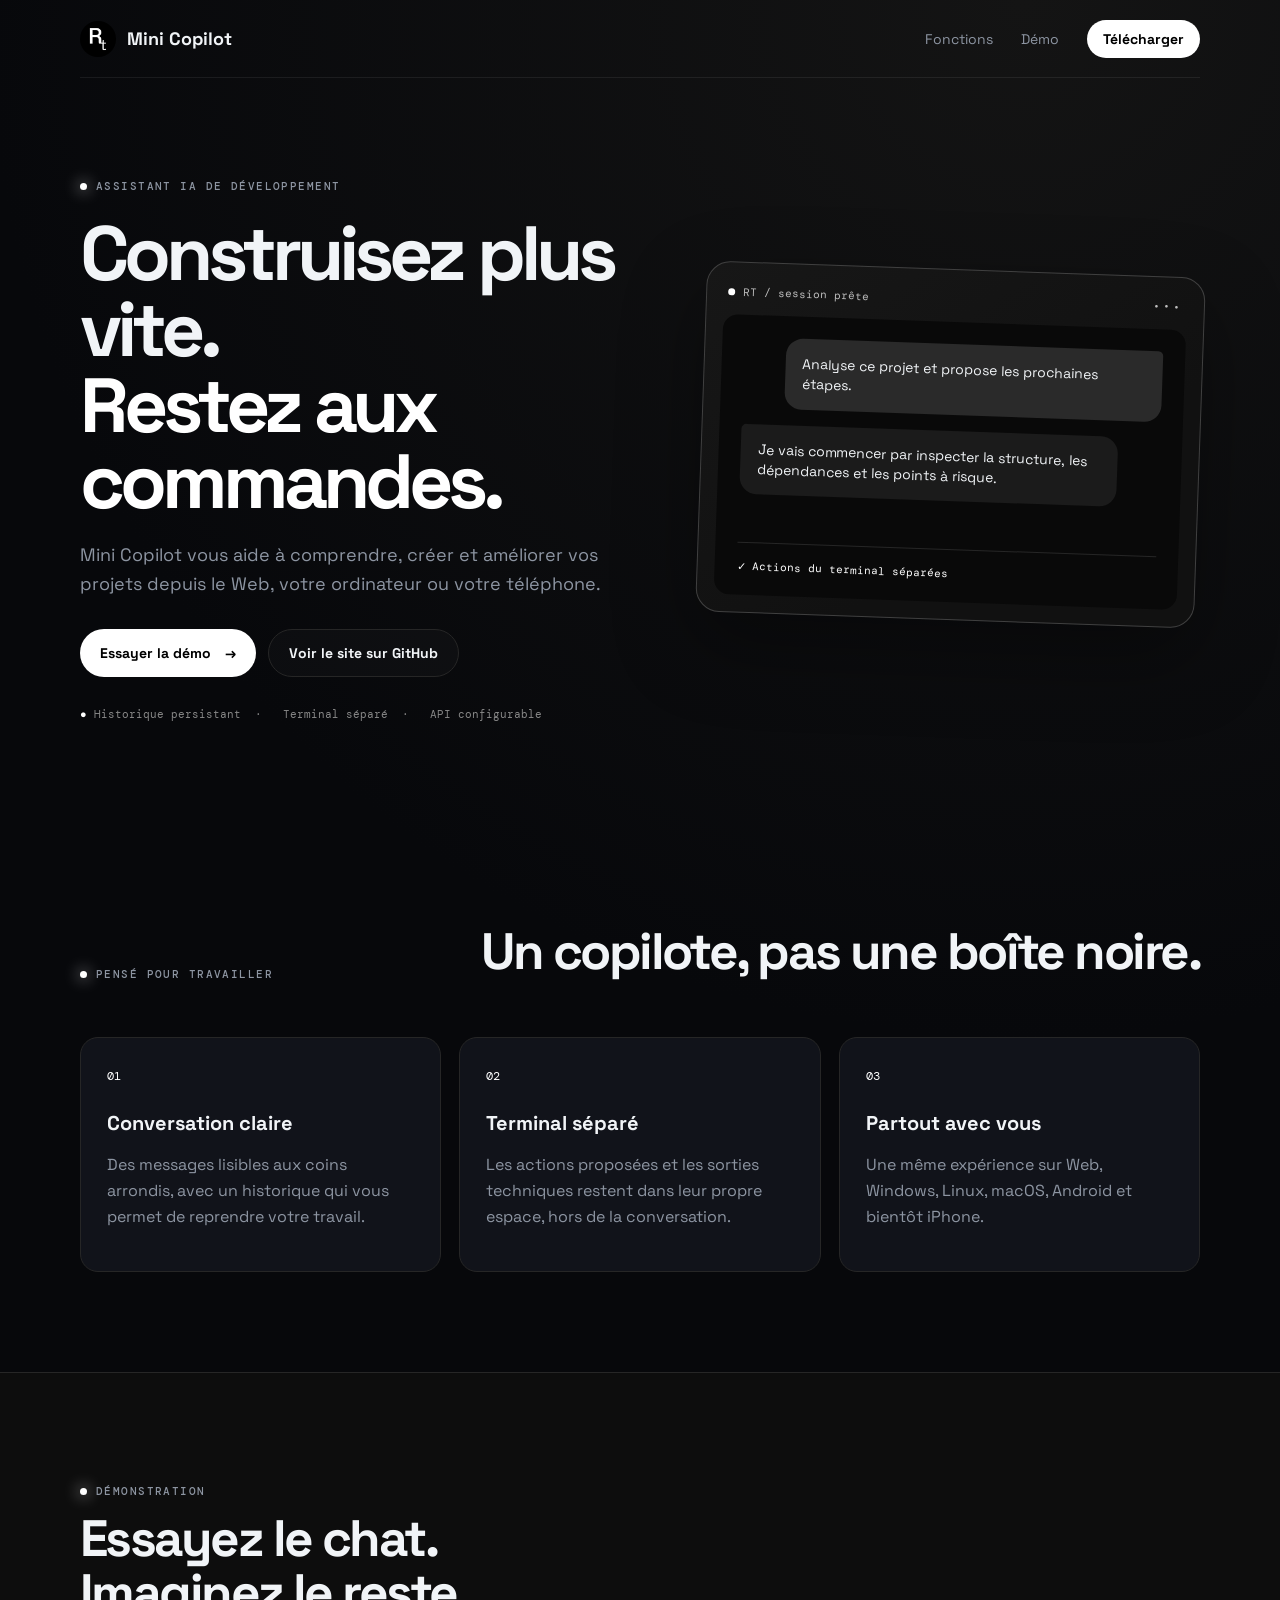
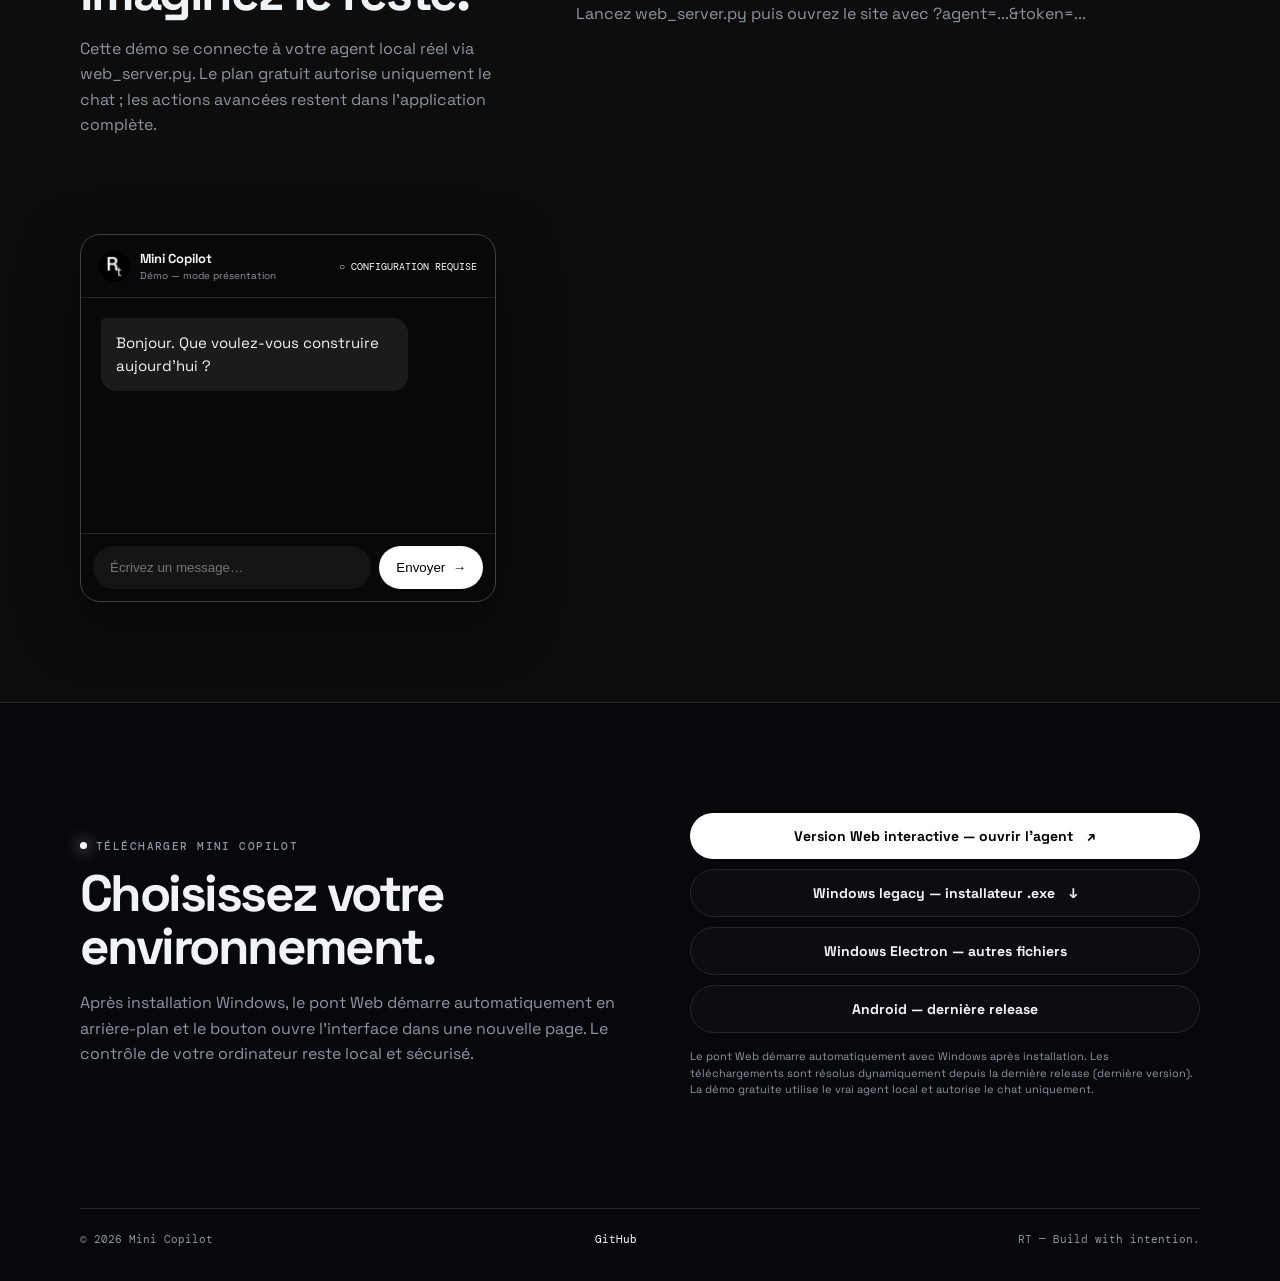
==== index.html @ 703a98ef "Open automatic local web agent in separate page" ====
<!doctype html>
<html lang="fr">
<head>
  <meta charset="UTF-8" />
  <meta name="viewport" content="width=device-width, initial-scale=1" />
  <meta name="description" content="Mini Copilot — assistant IA de développement sur Web, ordinateur et mobile." />
  <title>Mini Copilot — Assistant IA de développement</title>
  <link rel="icon" href="./rt_icon.png" />
  <link rel="stylesheet" href="./styles.css" />
  <style>.sr-only{position:absolute;width:1px;height:1px;padding:0;margin:-1px;overflow:hidden;clip:rect(0,0,0,0);white-space:nowrap;border:0}</style>
</head>
<body>
  <nav class="nav shell">
    <a class="brand" href="#top"><img src="./rt_icon.png" alt="RT" /><span>Mini Copilot</span></a>
    <div class="nav-links"><a href="#features">Fonctions</a><a href="#demo">Démo</a><a class="nav-cta" href="#download">Télécharger</a></div>
  </nav>

  <main id="top">
    <section class="hero shell">
      <div class="hero-copy">
        <p class="eyebrow"><span></span> Assistant IA de développement</p>
        <h1>Construisez plus vite.<br /><em>Restez aux commandes.</em></h1>
        <p class="hero-text">Mini Copilot vous aide à comprendre, créer et améliorer vos projets depuis le Web, votre ordinateur ou votre téléphone.</p>
        <div class="hero-actions"><a class="button primary" href="#demo">Essayer la démo <span>→</span></a><a class="button ghost" href="https://github.com/fenocicinho-prog/mini-copilot-site" target="_blank" rel="noreferrer">Voir le site sur GitHub</a></div>
        <div class="trust"><span>●</span> Historique persistant&nbsp;&nbsp;·&nbsp;&nbsp; Terminal séparé&nbsp;&nbsp;·&nbsp;&nbsp; API configurable</div>
      </div>
      <div class="hero-card"><div class="card-top"><span class="dot green"></span><span>RT / session prête</span><span class="dots">•••</span></div><div class="hero-chat"><div class="mini-bubble user">Analyse ce projet et propose les prochaines étapes.</div><div class="mini-bubble ai">Je vais commencer par inspecter la structure, les dépendances et les points à risque.</div><div class="terminal-line"><span>✓</span> Actions du terminal séparées</div></div></div>
    </section>

    <section id="features" class="section shell"><div class="section-heading"><p class="eyebrow"><span></span> Pensé pour travailler</p><h2>Un copilote, pas une boîte noire.</h2></div><div class="feature-grid"><article><b>01</b><h3>Conversation claire</h3><p>Des messages lisibles aux coins arrondis, avec un historique qui vous permet de reprendre votre travail.</p></article><article><b>02</b><h3>Terminal séparé</h3><p>Les actions proposées et les sorties techniques restent dans leur propre espace, hors de la conversation.</p></article><article><b>03</b><h3>Partout avec vous</h3><p>Une même expérience sur Web, Windows, Linux, macOS, Android et bientôt iPhone.</p></article></div></section>

    <section id="demo" class="demo-section"><div class="shell demo-layout"><div><p class="eyebrow"><span></span> Démonstration</p><h2>Essayez le chat.<br />Imaginez le reste.</h2><p class="muted">Cette démo se connecte à votre agent local réel via web_server.py. Le plan gratuit autorise uniquement le chat ; les actions avancées restent dans l’application complète.</p></div><p id="demo-hint" class="muted">Lancez web_server.py puis ouvrez le site avec ?agent=...&amp;token=...</p><div class="demo-card"><div class="demo-head"><img src="./rt_icon.png" alt="" /><div><strong>Mini Copilot</strong><small>Démo — mode présentation</small></div><span class="live" id="demo-state">○ CONFIGURATION REQUISE</span></div><div id="demo-log" class="demo-log" aria-live="polite" aria-label="Conversation de démonstration"><div class="demo-msg ai">Bonjour. Que voulez-vous construire aujourd’hui&nbsp;?</div></div><form id="demo-form" class="demo-form"><label class="sr-only" for="demo-input">Votre message</label><input id="demo-input" type="text" autocomplete="off" required placeholder="Écrivez un message…" /><button type="submit">Envoyer&nbsp; →</button></form></div></div></section>

    <section id="download" class="download shell"><div><p class="eyebrow"><span></span> Télécharger Mini Copilot</p><h2>Choisissez votre<br />environnement.</h2><p class="muted">Après installation Windows, le pont Web démarre automatiquement en arrière-plan et le bouton ouvre l’interface dans une nouvelle page. Le contrôle de votre ordinateur reste local et sécurisé.</p></div><div class="download-actions"><a class="button primary" id="web-launch" href="#demo">Version Web interactive — ouvrir l’agent <span>↗</span></a><a class="button outline" id="windows-download" href="https://github.com/fenocicinho-prog/mini-copilot/releases">Windows legacy — installateur .exe <span>↓</span></a><a class="button outline" href="https://github.com/fenocicinho-prog/mini-copilot/releases/tag/v0.3.0-windows" target="_blank" rel="noreferrer">Windows Electron — autres fichiers</a><a class="button outline" id="android-download" href="https://github.com/fenocicinho-prog/mini-copilot/releases" target="_blank" rel="noreferrer">Android — dernière release</a><small>Le pont Web démarre automatiquement avec Windows après installation. Les téléchargements sont résolus dynamiquement depuis la dernière release (<span id="release-version">dernière version</span>). La démo gratuite utilise le vrai agent local et autorise le chat uniquement.</small></div></section>
  </main>
  <footer class="shell footer"><span>© 2026 Mini Copilot</span><a href="https://github.com/fenocicinho-prog/mini-copilot-site">GitHub</a><span>RT — Build with intention.</span></footer>
  <script src="./app.js"></script>
</body>
</html>
---- styles.css ----
@import url('https://fonts.googleapis.com/css2?family=DM+Mono:wght@400;500&family=Space+Grotesk:wght@400;500;600;700&display=swap');
:root{--bg:#07080b;--panel:#11131a;--panel2:#171922;--text:#f1f4f7;--muted:#8d95a2;--line:#262626;--cyan:#ffffff;--blue:#ffffff;--green:#ffffff}*{box-sizing:border-box}html{scroll-behavior:smooth}body{margin:0;background:radial-gradient(circle at 80% 0%,#141414 0,transparent 34%),var(--bg);color:var(--text);font-family:'Space Grotesk',system-ui,-apple-system,BlinkMacSystemFont,'Segoe UI',sans-serif;-webkit-text-size-adjust:100%}a{color:inherit;text-decoration:none}.shell{width:min(1120px,calc(100% - 48px));margin:auto}.nav{height:78px;display:flex;align-items:center;justify-content:space-between;border-bottom:1px solid rgba(255,255,255,.07)}.brand{display:flex;gap:11px;align-items:center;font-weight:700;font-size:18px}.brand img{width:36px;height:36px;border-radius:50%;object-fit:cover}.nav-links{display:flex;gap:28px;align-items:center;color:var(--muted);font-size:14px}.nav-links a:hover{color:var(--text)}.nav-cta{color:#000000!important;background:#ffffff;padding:10px 16px;border-radius:999px;font-weight:700}.hero{min-height:620px;display:grid;grid-template-columns:1.05fr .95fr;align-items:center;gap:70px;padding:90px 0}.eyebrow{font:500 11px 'DM Mono',monospace;text-transform:uppercase;letter-spacing:.13em;color:var(--muted);display:flex;align-items:center;gap:9px}.eyebrow span{display:inline-block;width:7px;height:7px;background:var(--green);border-radius:50%;box-shadow:0 0 16px var(--green)}h1{font-size:clamp(46px,6vw,78px);line-height:.99;letter-spacing:-.065em;margin:22px 0}h1 em{font-style:normal;color:#ffffff}.hero-text{font-size:18px;line-height:1.6;color:var(--muted);max-width:540px}.hero-actions{display:flex;flex-wrap:wrap;gap:12px;margin:30px 0}.button{display:inline-flex;align-items:center;justify-content:center;gap:14px;padding:14px 20px;border-radius:999px;font-weight:700;font-size:14px;transition:transform .16s,opacity .16s}.button:hover{transform:translateY(-2px);opacity:.9}.primary{background:#ffffff;color:#000000}.ghost,.outline{border:1px solid var(--line);color:var(--text);background:rgba(255,255,255,.02)}.trust{font:11px 'DM Mono',monospace;color:#888888}.trust span{color:var(--green)}.hero-card{background:linear-gradient(145deg,#171717,#111111 65%);border:1px solid #404040;border-radius:24px;padding:17px;box-shadow:0 30px 80px rgba(0,0,0,.35);transform:rotate(2deg)}.card-top{font:11px 'DM Mono',monospace;color:#bdbdbd;display:flex;align-items:center;gap:8px;padding:5px 4px 16px}.dot{width:7px;height:7px;border-radius:50%}.green{background:var(--green)}.dots{margin-left:auto;letter-spacing:3px}.hero-chat{background:#090909;border-radius:15px;padding:22px;min-height:280px;display:flex;flex-direction:column;gap:16px}.mini-bubble{padding:15px 17px;border-radius:17px;line-height:1.45;font-size:14px;max-width:90%}.mini-bubble.user{background:#2a2a2a;align-self:flex-end;border-top-right-radius:5px}.mini-bubble.ai{background:#1b1b1b;border-top-left-radius:5px}.terminal-line{margin-top:auto;border-top:1px solid #262626;padding-top:16px;font:11px 'DM Mono',monospace;color:var(--green)}.section{padding:100px 0}.section-heading{display:flex;align-items:end;justify-content:space-between;gap:30px}.section h2,.download h2,.demo-layout h2{font-size:clamp(32px,4vw,52px);letter-spacing:-.05em;line-height:1.05;margin:14px 0}.feature-grid{display:grid;grid-template-columns:repeat(3,1fr);gap:18px;margin-top:45px}.feature-grid article{background:var(--panel);border:1px solid var(--line);border-radius:18px;padding:26px;min-height:190px}.feature-grid b{font:12px 'DM Mono',monospace;color:#ffffff}.feature-grid h3{font-size:20px;margin:25px 0 10px}.feature-grid p,.muted{color:var(--muted);line-height:1.6}.demo-section{background:#0d0d0d;border-block:1px solid var(--line);padding:100px 0}.demo-layout{display:grid;grid-template-columns:.8fr 1.2fr;gap:80px;align-items:center}.demo-card{background:#080808;border:1px solid #404040;border-radius:20px;overflow:hidden;box-shadow:0 20px 60px #0008}.demo-head{display:flex;align-items:center;gap:10px;padding:15px 18px;border-bottom:1px solid #262626}.demo-head img{width:31px;height:31px;border-radius:50%;object-fit:cover}.demo-head strong{display:block;font-size:13px}.demo-head small{display:block;color:var(--muted);font-size:10px;margin-top:2px}.live{margin-left:auto;font:10px 'DM Mono',monospace;color:var(--green)}.demo-log{height:235px;padding:20px;display:flex;flex-direction:column;gap:12px;overflow:auto}.demo-msg{max-width:82%;padding:13px 15px;border-radius:15px;font-size:15px;line-height:1.55;overflow-wrap:anywhere}.demo-msg.loading{opacity:.65;font-style:italic}.demo-msg.ai{background:#1b1b1b;border-top-left-radius:5px}.demo-msg.user{align-self:flex-end;background:#2a2a2a;border-top-right-radius:5px}.demo-form{display:flex;gap:8px;padding:12px;border-top:1px solid #262626}.demo-form input{flex:1;min-width:0;background:#151515;border:1px solid transparent;border-radius:999px;padding:13px 16px;color:var(--text);font:16px/1.4 inherit;outline:0}.demo-form input:focus{border-color:#5b5b5b;box-shadow:0 0 0 3px rgba(255,255,255,.08)}.demo-form button{border:0;border-radius:999px;background:#ffffff;padding:0 17px;font:700 14px/1 inherit;color:#000000;cursor:pointer;white-space:nowrap}.download{display:flex;justify-content:space-between;align-items:center;gap:50px;padding:110px 0}.download-actions{display:flex;flex-direction:column;gap:10px;min-width:280px}.download-actions small{color:var(--muted);font-size:11px;line-height:1.5;margin-top:5px}.footer{border-top:1px solid var(--line);padding:23px 0 35px;display:flex;justify-content:space-between;color:var(--muted);font:11px 'DM Mono',monospace}.footer a{color:#ffffff}@media(max-width:760px){.shell{width:min(100% - 32px,560px)}.nav-links a:not(.nav-cta){display:none}.hero{grid-template-columns:1fr;padding:65px 0;gap:35px}.hero-card{transform:none}.section-heading,.download{display:block}.feature-grid,.demo-layout{grid-template-columns:1fr}.section,.demo-section{padding:70px 0}.feature-grid{gap:12px}.download-actions{margin-top:28px}.footer{flex-direction:column;gap:10px}}
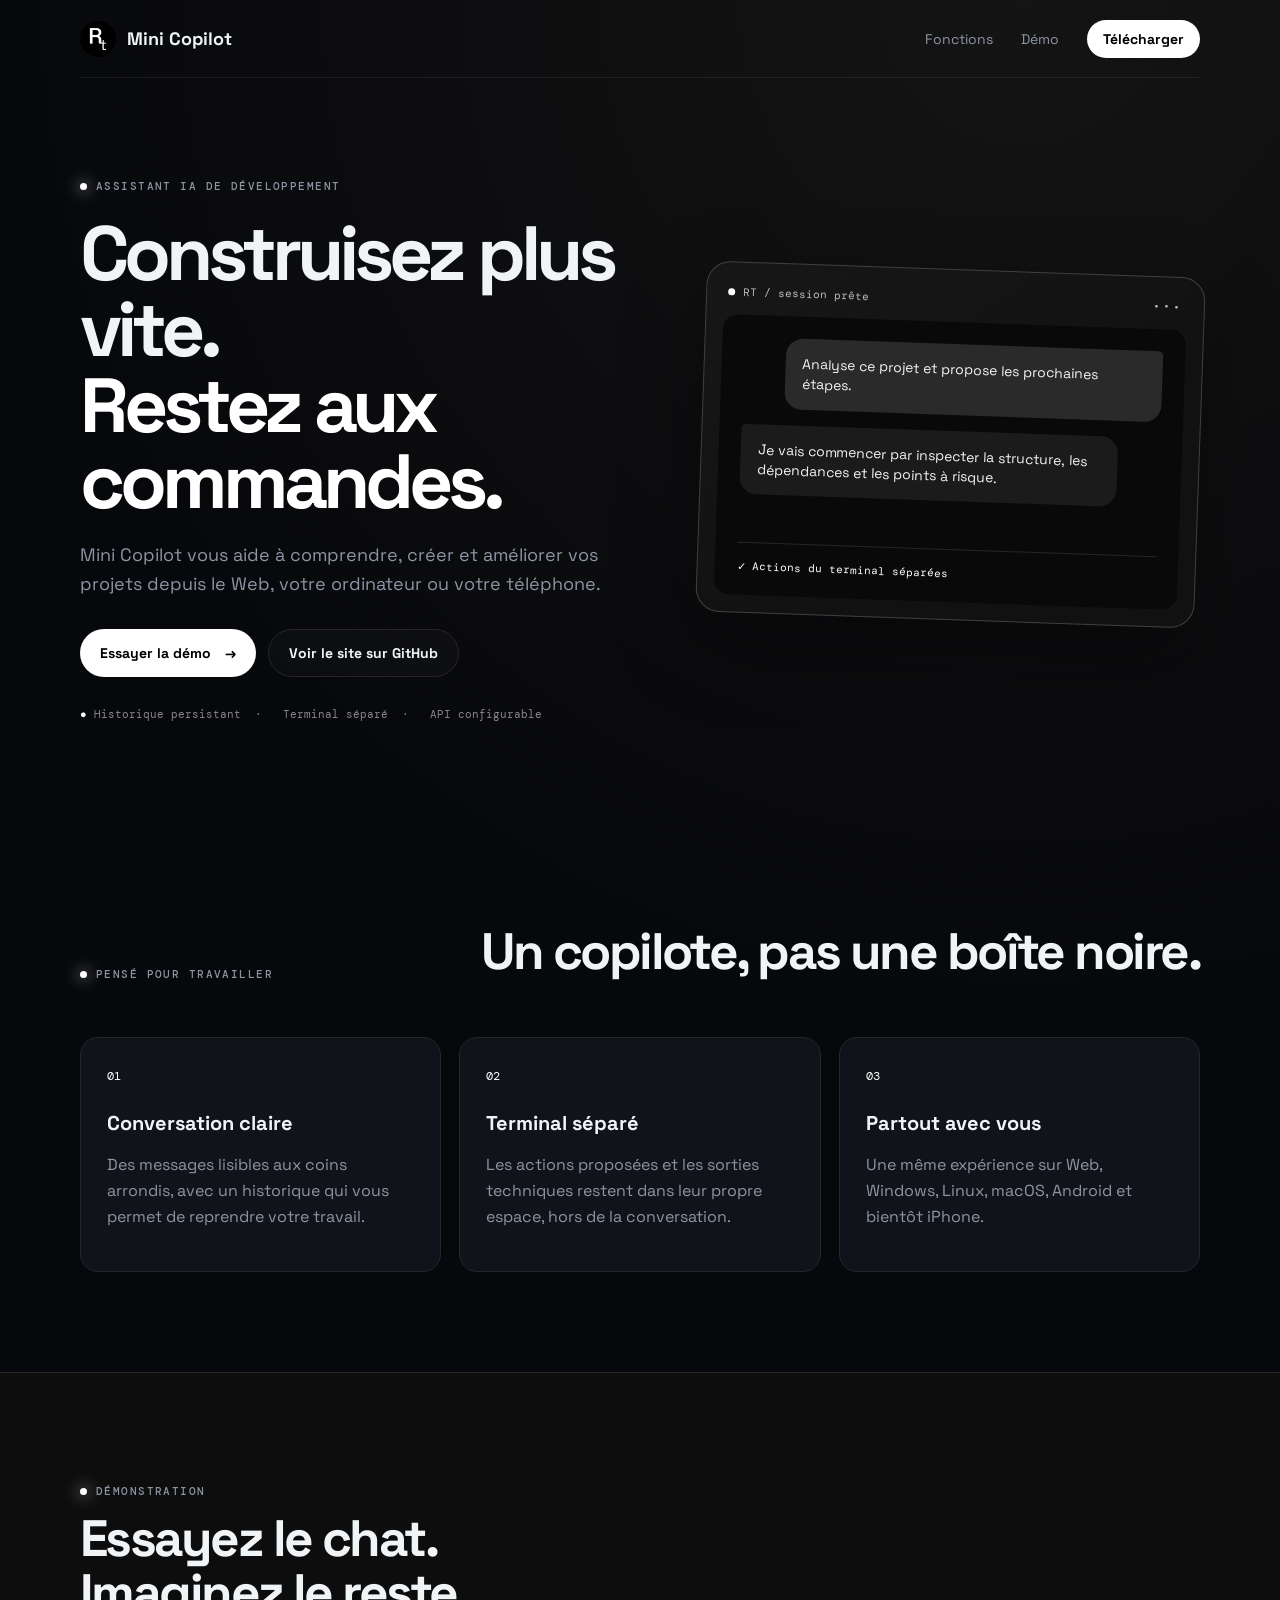
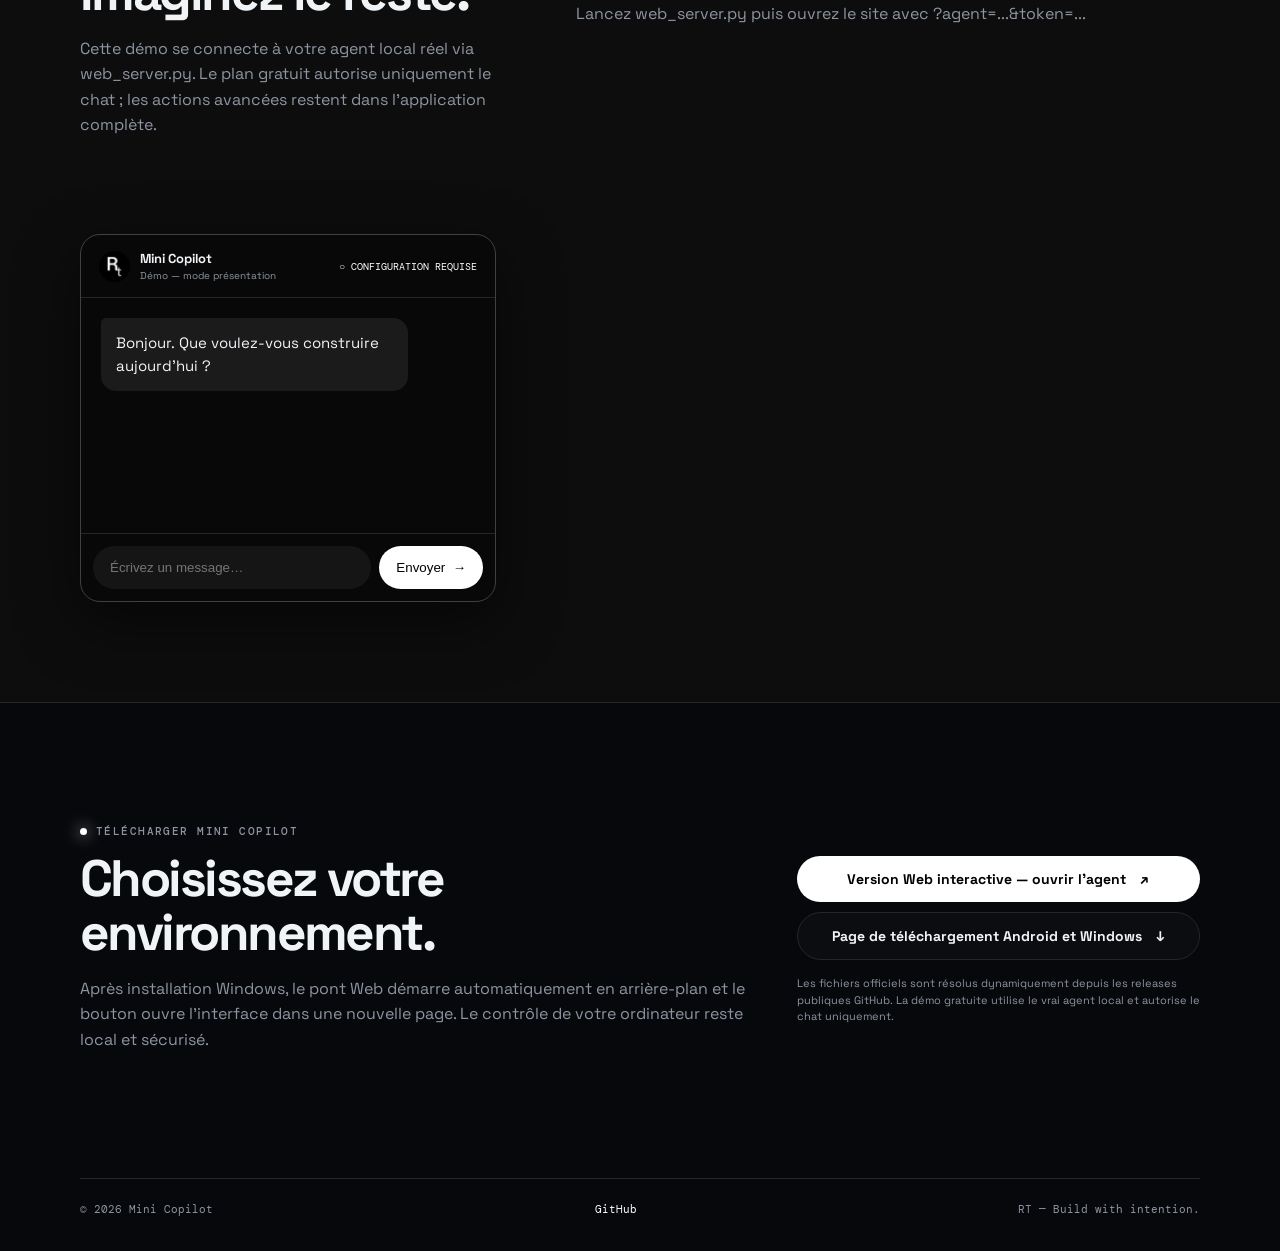
==== commit 55d29db9: "Add public Android and Windows downloads page" ====
--- a/index.html
+++ b/index.html
@@ -12,7 +12,7 @@
 <body>
   <nav class="nav shell">
     <a class="brand" href="#top"><img src="./rt_icon.png" alt="RT" /><span>Mini Copilot</span></a>
-    <div class="nav-links"><a href="#features">Fonctions</a><a href="#demo">Démo</a><a class="nav-cta" href="#download">Télécharger</a></div>
+    <div class="nav-links"><a href="#features">Fonctions</a><a href="#demo">Démo</a><a class="nav-cta" href="./downloads.html">Télécharger</a></div>
   </nav>
 
   <main id="top">
@@ -31,7 +31,7 @@
 
     <section id="demo" class="demo-section"><div class="shell demo-layout"><div><p class="eyebrow"><span></span> Démonstration</p><h2>Essayez le chat.<br />Imaginez le reste.</h2><p class="muted">Cette démo se connecte à votre agent local réel via web_server.py. Le plan gratuit autorise uniquement le chat ; les actions avancées restent dans l’application complète.</p></div><p id="demo-hint" class="muted">Lancez web_server.py puis ouvrez le site avec ?agent=...&amp;token=...</p><div class="demo-card"><div class="demo-head"><img src="./rt_icon.png" alt="" /><div><strong>Mini Copilot</strong><small>Démo — mode présentation</small></div><span class="live" id="demo-state">○ CONFIGURATION REQUISE</span></div><div id="demo-log" class="demo-log" aria-live="polite" aria-label="Conversation de démonstration"><div class="demo-msg ai">Bonjour. Que voulez-vous construire aujourd’hui&nbsp;?</div></div><form id="demo-form" class="demo-form"><label class="sr-only" for="demo-input">Votre message</label><input id="demo-input" type="text" autocomplete="off" required placeholder="Écrivez un message…" /><button type="submit">Envoyer&nbsp; →</button></form></div></div></section>
 
-    <section id="download" class="download shell"><div><p class="eyebrow"><span></span> Télécharger Mini Copilot</p><h2>Choisissez votre<br />environnement.</h2><p class="muted">Après installation Windows, le pont Web démarre automatiquement en arrière-plan et le bouton ouvre l’interface dans une nouvelle page. Le contrôle de votre ordinateur reste local et sécurisé.</p></div><div class="download-actions"><a class="button primary" id="web-launch" href="#demo">Version Web interactive — ouvrir l’agent <span>↗</span></a><a class="button outline" id="windows-download" href="https://github.com/fenocicinho-prog/mini-copilot/releases">Windows legacy — installateur .exe <span>↓</span></a><a class="button outline" href="https://github.com/fenocicinho-prog/mini-copilot/releases/tag/v0.3.0-windows" target="_blank" rel="noreferrer">Windows Electron — autres fichiers</a><a class="button outline" id="android-download" href="https://github.com/fenocicinho-prog/mini-copilot/releases" target="_blank" rel="noreferrer">Android — dernière release</a><small>Le pont Web démarre automatiquement avec Windows après installation. Les téléchargements sont résolus dynamiquement depuis la dernière release (<span id="release-version">dernière version</span>). La démo gratuite utilise le vrai agent local et autorise le chat uniquement.</small></div></section>
+    <section id="download" class="download shell"><div><p class="eyebrow"><span></span> Télécharger Mini Copilot</p><h2>Choisissez votre<br />environnement.</h2><p class="muted">Après installation Windows, le pont Web démarre automatiquement en arrière-plan et le bouton ouvre l’interface dans une nouvelle page. Le contrôle de votre ordinateur reste local et sécurisé.</p></div><div class="download-actions"><a class="button primary" id="web-launch" href="#demo">Version Web interactive — ouvrir l’agent <span>↗</span></a><a class="button outline" href="./downloads.html">Page de téléchargement Android et Windows <span>↓</span></a><small>Les fichiers officiels sont résolus dynamiquement depuis les releases publiques GitHub. La démo gratuite utilise le vrai agent local et autorise le chat uniquement.</small></div></section>
   </main>
   <footer class="shell footer"><span>© 2026 Mini Copilot</span><a href="https://github.com/fenocicinho-prog/mini-copilot-site">GitHub</a><span>RT — Build with intention.</span></footer>
   <script src="./app.js"></script>
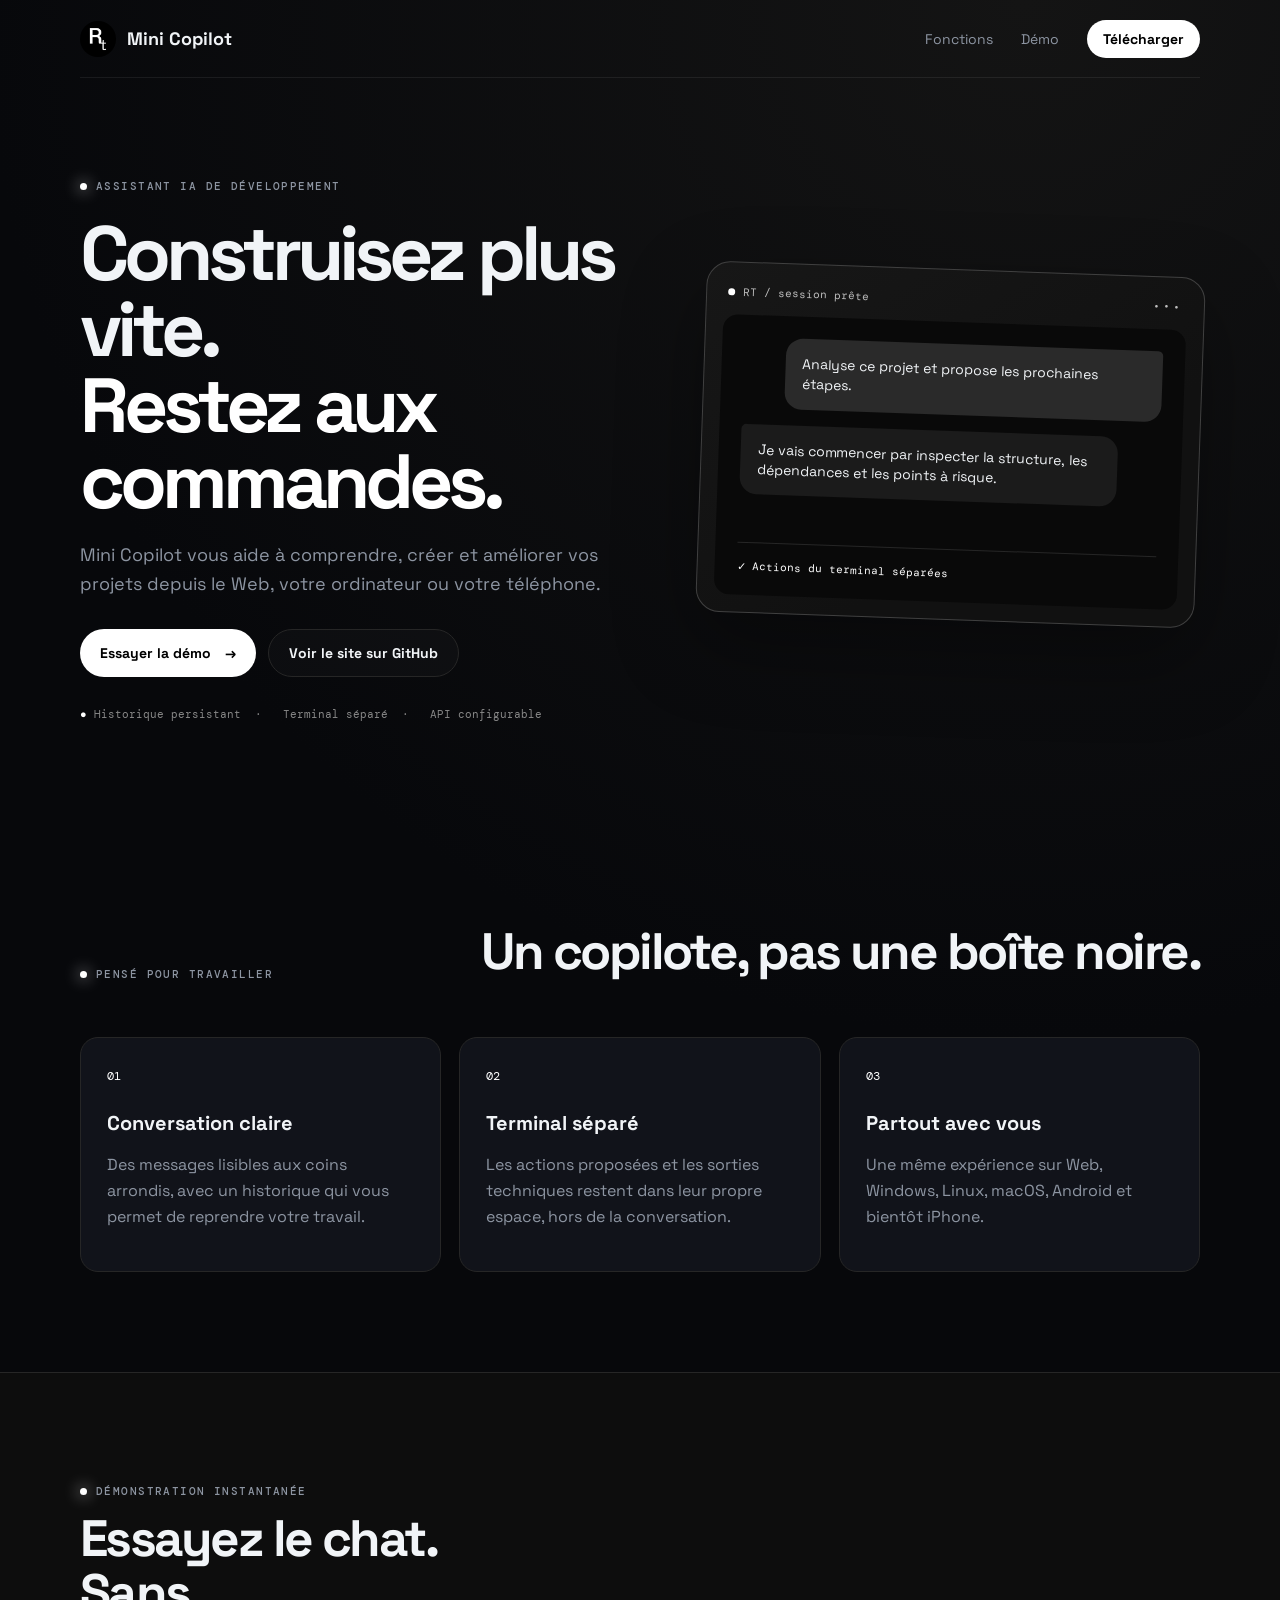
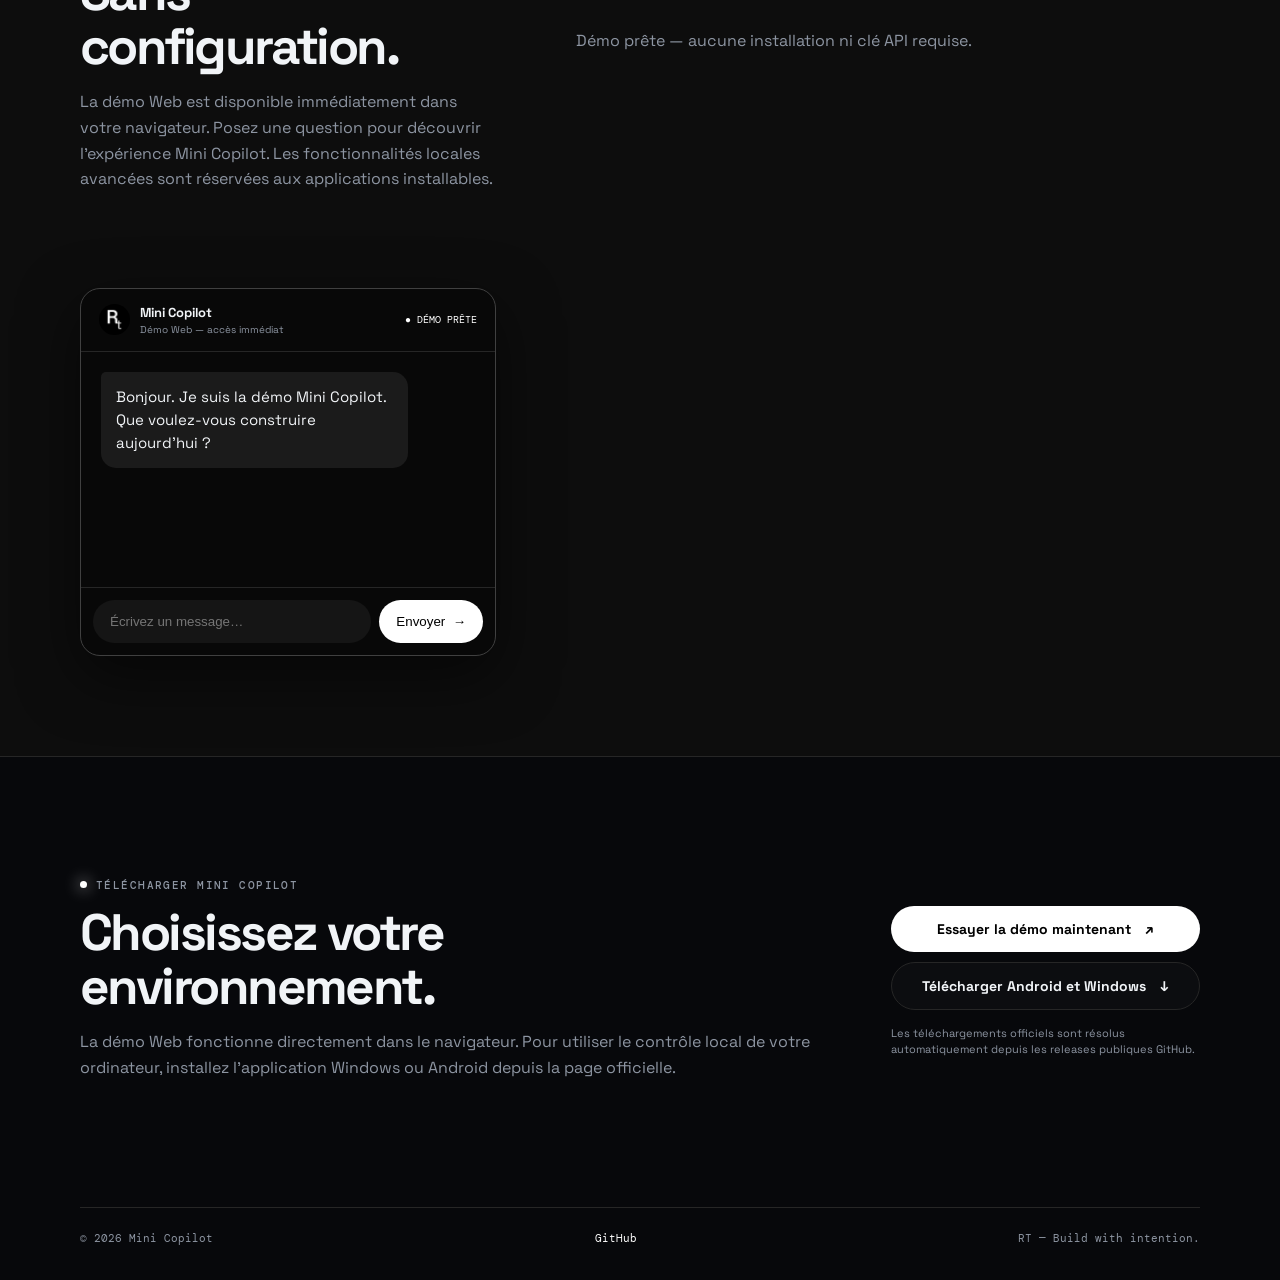
==== commit cd8fb039: "Make public web demo automatic" ====
--- a/index.html
+++ b/index.html
@@ -29,9 +29,9 @@
 
     <section id="features" class="section shell"><div class="section-heading"><p class="eyebrow"><span></span> Pensé pour travailler</p><h2>Un copilote, pas une boîte noire.</h2></div><div class="feature-grid"><article><b>01</b><h3>Conversation claire</h3><p>Des messages lisibles aux coins arrondis, avec un historique qui vous permet de reprendre votre travail.</p></article><article><b>02</b><h3>Terminal séparé</h3><p>Les actions proposées et les sorties techniques restent dans leur propre espace, hors de la conversation.</p></article><article><b>03</b><h3>Partout avec vous</h3><p>Une même expérience sur Web, Windows, Linux, macOS, Android et bientôt iPhone.</p></article></div></section>
 
-    <section id="demo" class="demo-section"><div class="shell demo-layout"><div><p class="eyebrow"><span></span> Démonstration</p><h2>Essayez le chat.<br />Imaginez le reste.</h2><p class="muted">Cette démo se connecte à votre agent local réel via web_server.py. Le plan gratuit autorise uniquement le chat ; les actions avancées restent dans l’application complète.</p></div><p id="demo-hint" class="muted">Lancez web_server.py puis ouvrez le site avec ?agent=...&amp;token=...</p><div class="demo-card"><div class="demo-head"><img src="./rt_icon.png" alt="" /><div><strong>Mini Copilot</strong><small>Démo — mode présentation</small></div><span class="live" id="demo-state">○ CONFIGURATION REQUISE</span></div><div id="demo-log" class="demo-log" aria-live="polite" aria-label="Conversation de démonstration"><div class="demo-msg ai">Bonjour. Que voulez-vous construire aujourd’hui&nbsp;?</div></div><form id="demo-form" class="demo-form"><label class="sr-only" for="demo-input">Votre message</label><input id="demo-input" type="text" autocomplete="off" required placeholder="Écrivez un message…" /><button type="submit">Envoyer&nbsp; →</button></form></div></div></section>
+    <section id="demo" class="demo-section"><div class="shell demo-layout"><div><p class="eyebrow"><span></span> Démonstration instantanée</p><h2>Essayez le chat.<br />Sans configuration.</h2><p class="muted">La démo Web est disponible immédiatement dans votre navigateur. Posez une question pour découvrir l’expérience Mini Copilot. Les fonctionnalités locales avancées sont réservées aux applications installables.</p></div><p id="demo-hint" class="muted">Démo prête — aucune installation ni clé API requise.</p><div class="demo-card"><div class="demo-head"><img src="./rt_icon.png" alt="" /><div><strong>Mini Copilot</strong><small>Démo Web — accès immédiat</small></div><span class="live connected" id="demo-state">● DÉMO PRÊTE</span></div><div id="demo-log" class="demo-log" aria-live="polite" aria-label="Conversation de démonstration"><div class="demo-msg ai">Bonjour. Je suis la démo Mini Copilot. Que voulez-vous construire aujourd’hui&nbsp;?</div></div><form id="demo-form" class="demo-form"><label class="sr-only" for="demo-input">Votre message</label><input id="demo-input" type="text" autocomplete="off" required placeholder="Écrivez un message…" /><button type="submit">Envoyer&nbsp; →</button></form></div></div></section>
 
-    <section id="download" class="download shell"><div><p class="eyebrow"><span></span> Télécharger Mini Copilot</p><h2>Choisissez votre<br />environnement.</h2><p class="muted">Après installation Windows, le pont Web démarre automatiquement en arrière-plan et le bouton ouvre l’interface dans une nouvelle page. Le contrôle de votre ordinateur reste local et sécurisé.</p></div><div class="download-actions"><a class="button primary" id="web-launch" href="#demo">Version Web interactive — ouvrir l’agent <span>↗</span></a><a class="button outline" href="./downloads.html">Page de téléchargement Android et Windows <span>↓</span></a><small>Les fichiers officiels sont résolus dynamiquement depuis les releases publiques GitHub. La démo gratuite utilise le vrai agent local et autorise le chat uniquement.</small></div></section>
+    <section id="download" class="download shell"><div><p class="eyebrow"><span></span> Télécharger Mini Copilot</p><h2>Choisissez votre<br />environnement.</h2><p class="muted">La démo Web fonctionne directement dans le navigateur. Pour utiliser le contrôle local de votre ordinateur, installez l’application Windows ou Android depuis la page officielle.</p></div><div class="download-actions"><a class="button primary" href="#demo">Essayer la démo maintenant <span>↗</span></a><a class="button outline" href="./downloads.html">Télécharger Android et Windows <span>↓</span></a><small>Les téléchargements officiels sont résolus automatiquement depuis les releases publiques GitHub.</small></div></section>
   </main>
   <footer class="shell footer"><span>© 2026 Mini Copilot</span><a href="https://github.com/fenocicinho-prog/mini-copilot-site">GitHub</a><span>RT — Build with intention.</span></footer>
   <script src="./app.js"></script>
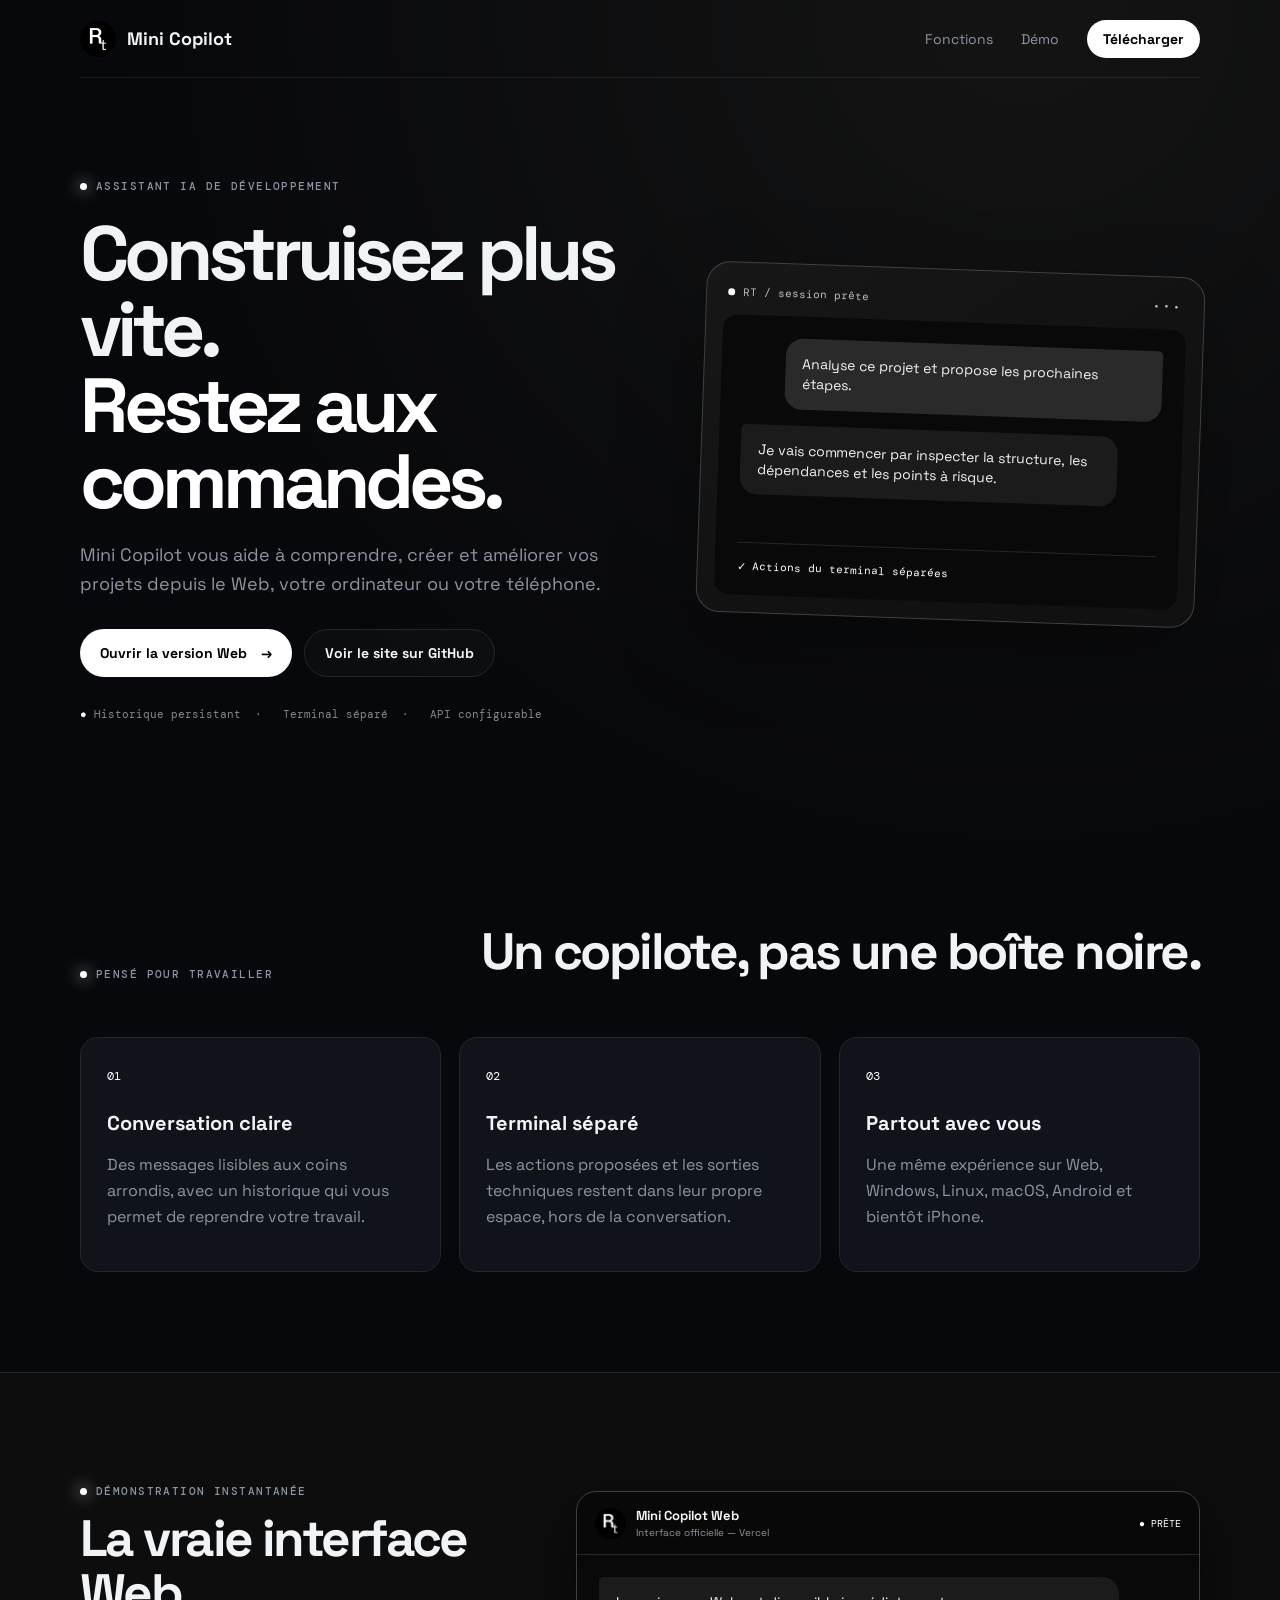
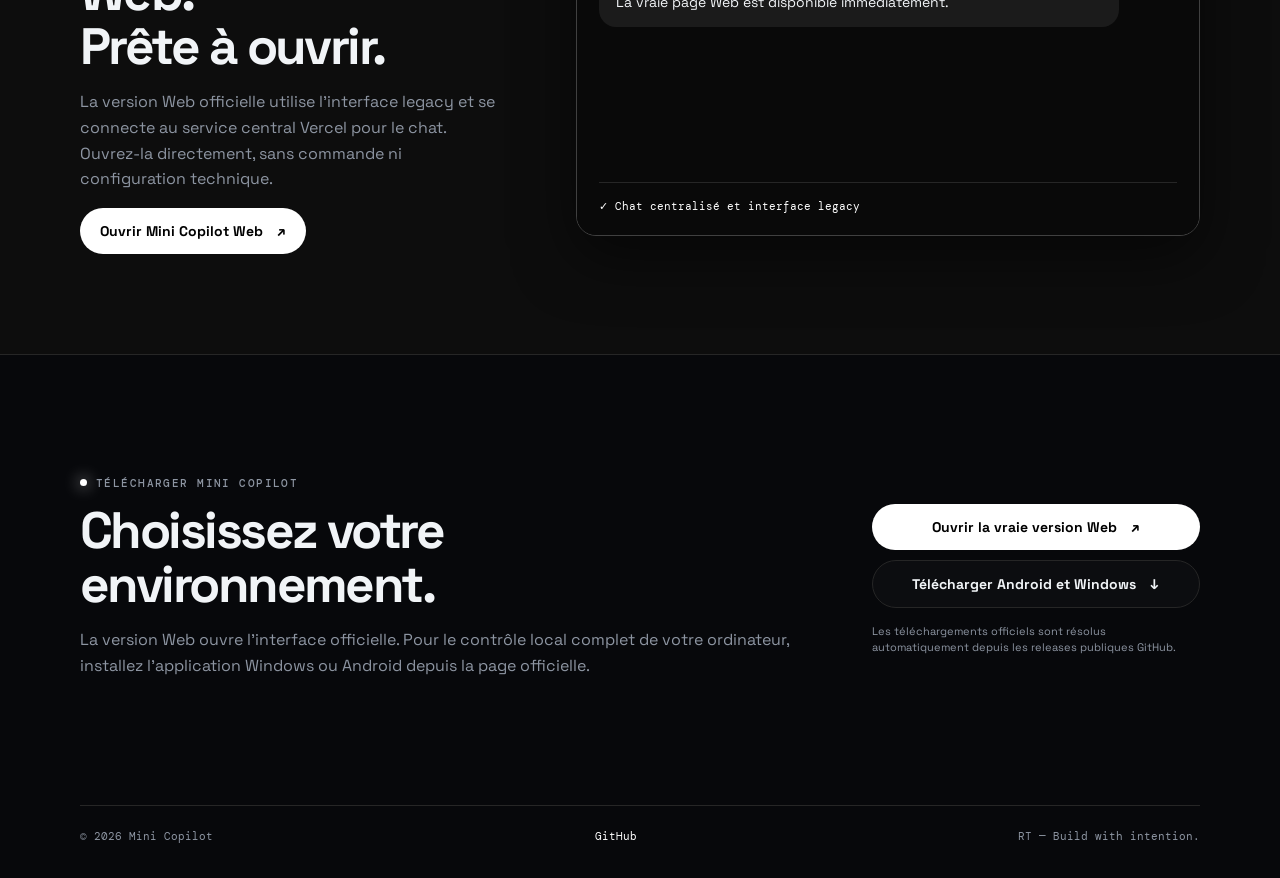
==== commit 48cc1d8e: "Open real legacy web app with Vercel chat" ====
--- a/index.html
+++ b/index.html
@@ -21,7 +21,7 @@
         <p class="eyebrow"><span></span> Assistant IA de développement</p>
         <h1>Construisez plus vite.<br /><em>Restez aux commandes.</em></h1>
         <p class="hero-text">Mini Copilot vous aide à comprendre, créer et améliorer vos projets depuis le Web, votre ordinateur ou votre téléphone.</p>
-        <div class="hero-actions"><a class="button primary" href="#demo">Essayer la démo <span>→</span></a><a class="button ghost" href="https://github.com/fenocicinho-prog/mini-copilot-site" target="_blank" rel="noreferrer">Voir le site sur GitHub</a></div>
+        <div class="hero-actions"><a class="button primary" href="./web/index.html">Ouvrir la version Web <span>→</span></a><a class="button ghost" href="https://github.com/fenocicinho-prog/mini-copilot-site" target="_blank" rel="noreferrer">Voir le site sur GitHub</a></div>
         <div class="trust"><span>●</span> Historique persistant&nbsp;&nbsp;·&nbsp;&nbsp; Terminal séparé&nbsp;&nbsp;·&nbsp;&nbsp; API configurable</div>
       </div>
       <div class="hero-card"><div class="card-top"><span class="dot green"></span><span>RT / session prête</span><span class="dots">•••</span></div><div class="hero-chat"><div class="mini-bubble user">Analyse ce projet et propose les prochaines étapes.</div><div class="mini-bubble ai">Je vais commencer par inspecter la structure, les dépendances et les points à risque.</div><div class="terminal-line"><span>✓</span> Actions du terminal séparées</div></div></div>
@@ -29,9 +29,9 @@
 
     <section id="features" class="section shell"><div class="section-heading"><p class="eyebrow"><span></span> Pensé pour travailler</p><h2>Un copilote, pas une boîte noire.</h2></div><div class="feature-grid"><article><b>01</b><h3>Conversation claire</h3><p>Des messages lisibles aux coins arrondis, avec un historique qui vous permet de reprendre votre travail.</p></article><article><b>02</b><h3>Terminal séparé</h3><p>Les actions proposées et les sorties techniques restent dans leur propre espace, hors de la conversation.</p></article><article><b>03</b><h3>Partout avec vous</h3><p>Une même expérience sur Web, Windows, Linux, macOS, Android et bientôt iPhone.</p></article></div></section>
 
-    <section id="demo" class="demo-section"><div class="shell demo-layout"><div><p class="eyebrow"><span></span> Démonstration instantanée</p><h2>Essayez le chat.<br />Sans configuration.</h2><p class="muted">La démo Web est disponible immédiatement dans votre navigateur. Posez une question pour découvrir l’expérience Mini Copilot. Les fonctionnalités locales avancées sont réservées aux applications installables.</p></div><p id="demo-hint" class="muted">Démo prête — aucune installation ni clé API requise.</p><div class="demo-card"><div class="demo-head"><img src="./rt_icon.png" alt="" /><div><strong>Mini Copilot</strong><small>Démo Web — accès immédiat</small></div><span class="live connected" id="demo-state">● DÉMO PRÊTE</span></div><div id="demo-log" class="demo-log" aria-live="polite" aria-label="Conversation de démonstration"><div class="demo-msg ai">Bonjour. Je suis la démo Mini Copilot. Que voulez-vous construire aujourd’hui&nbsp;?</div></div><form id="demo-form" class="demo-form"><label class="sr-only" for="demo-input">Votre message</label><input id="demo-input" type="text" autocomplete="off" required placeholder="Écrivez un message…" /><button type="submit">Envoyer&nbsp; →</button></form></div></div></section>
+    <section id="demo" class="demo-section"><div class="shell demo-layout"><div><p class="eyebrow"><span></span> Démonstration instantanée</p><h2>La vraie interface Web.<br />Prête à ouvrir.</h2><p class="muted">La version Web officielle utilise l’interface legacy et se connecte au service central Vercel pour le chat. Ouvrez-la directement, sans commande ni configuration technique.</p><a class="button primary" href="./web/index.html">Ouvrir Mini Copilot Web <span>↗</span></a></div><div class="demo-card"><div class="demo-head"><img src="./rt_icon.png" alt="" /><div><strong>Mini Copilot Web</strong><small>Interface officielle — Vercel</small></div><span class="live connected">● PRÊTE</span></div><div class="hero-chat"><div class="mini-bubble ai">La vraie page Web est disponible immédiatement.</div><div class="terminal-line"><span>✓</span> Chat centralisé et interface legacy</div></div></div></div></section>
 
-    <section id="download" class="download shell"><div><p class="eyebrow"><span></span> Télécharger Mini Copilot</p><h2>Choisissez votre<br />environnement.</h2><p class="muted">La démo Web fonctionne directement dans le navigateur. Pour utiliser le contrôle local de votre ordinateur, installez l’application Windows ou Android depuis la page officielle.</p></div><div class="download-actions"><a class="button primary" href="#demo">Essayer la démo maintenant <span>↗</span></a><a class="button outline" href="./downloads.html">Télécharger Android et Windows <span>↓</span></a><small>Les téléchargements officiels sont résolus automatiquement depuis les releases publiques GitHub.</small></div></section>
+    <section id="download" class="download shell"><div><p class="eyebrow"><span></span> Télécharger Mini Copilot</p><h2>Choisissez votre<br />environnement.</h2><p class="muted">La version Web ouvre l’interface officielle. Pour le contrôle local complet de votre ordinateur, installez l’application Windows ou Android depuis la page officielle.</p></div><div class="download-actions"><a class="button primary" href="./web/index.html">Ouvrir la vraie version Web <span>↗</span></a><a class="button outline" href="./downloads.html">Télécharger Android et Windows <span>↓</span></a><small>Les téléchargements officiels sont résolus automatiquement depuis les releases publiques GitHub.</small></div></section>
   </main>
   <footer class="shell footer"><span>© 2026 Mini Copilot</span><a href="https://github.com/fenocicinho-prog/mini-copilot-site">GitHub</a><span>RT — Build with intention.</span></footer>
   <script src="./app.js"></script>
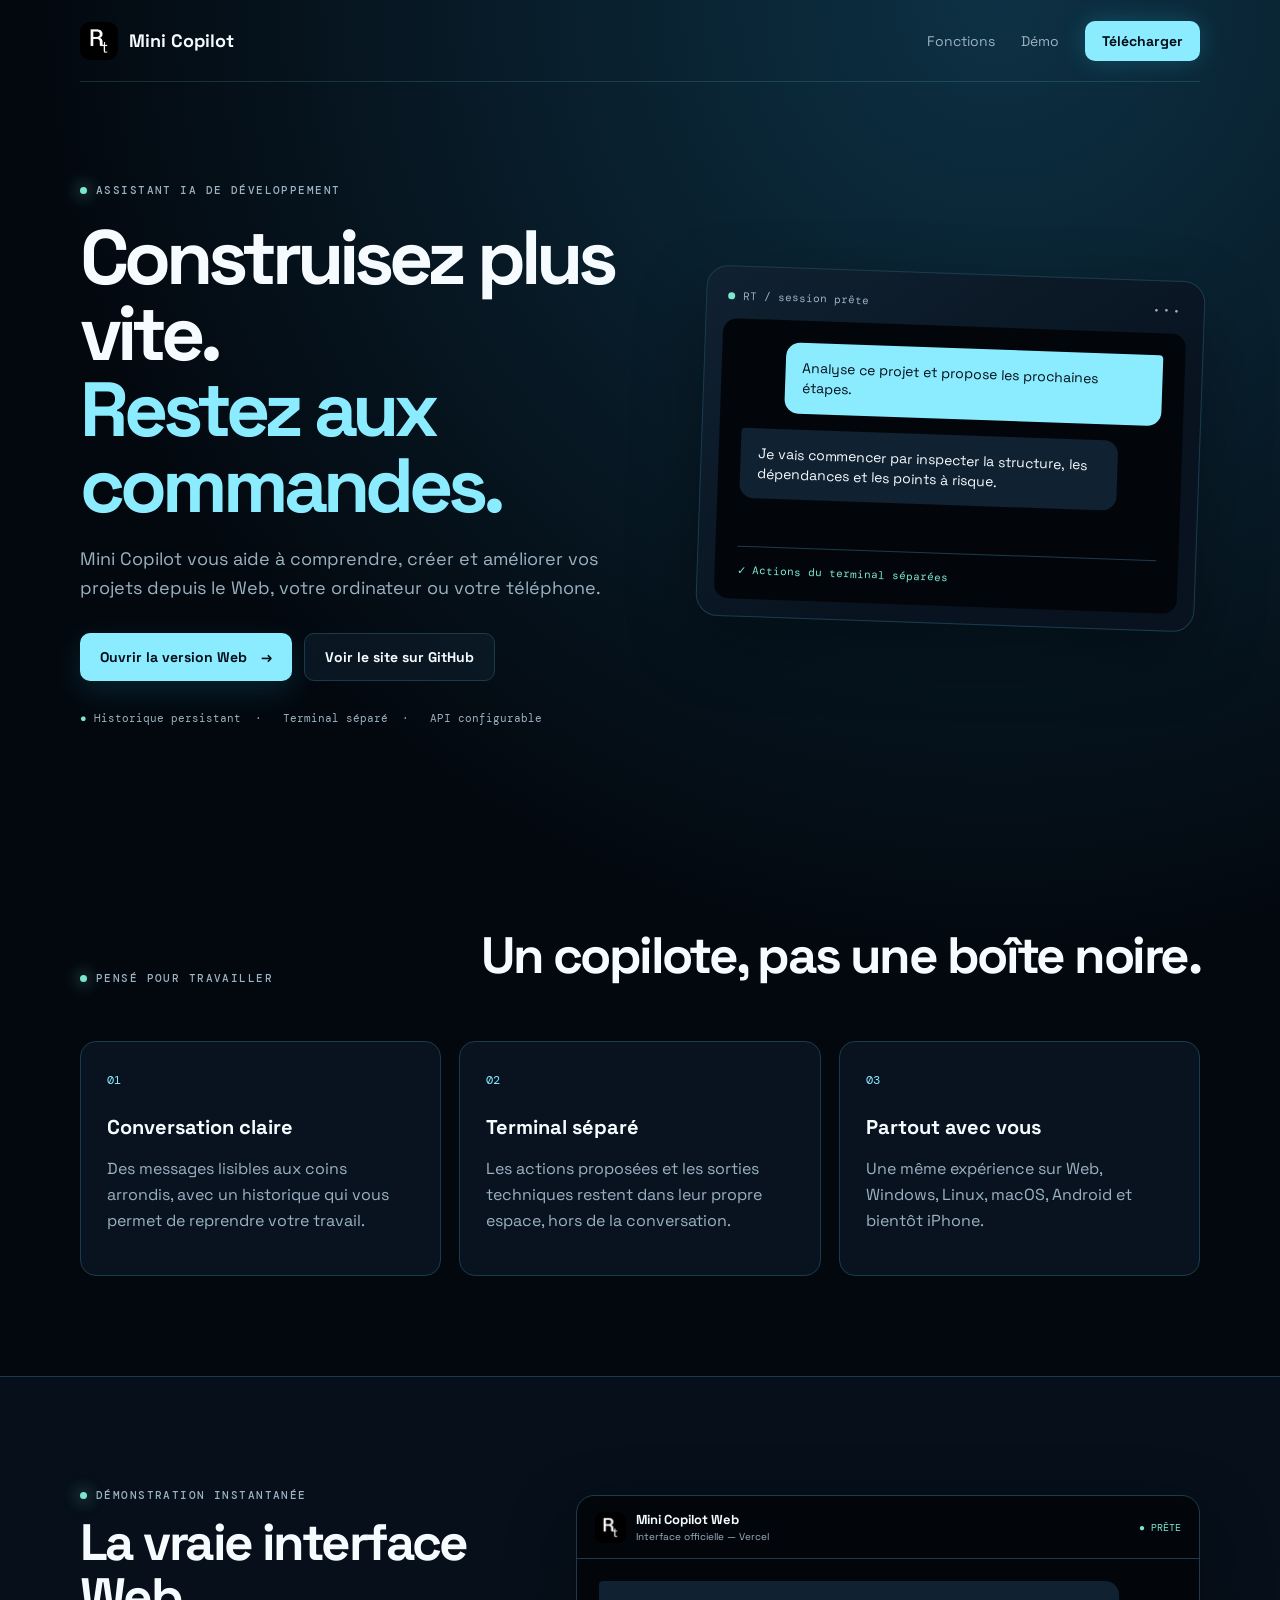
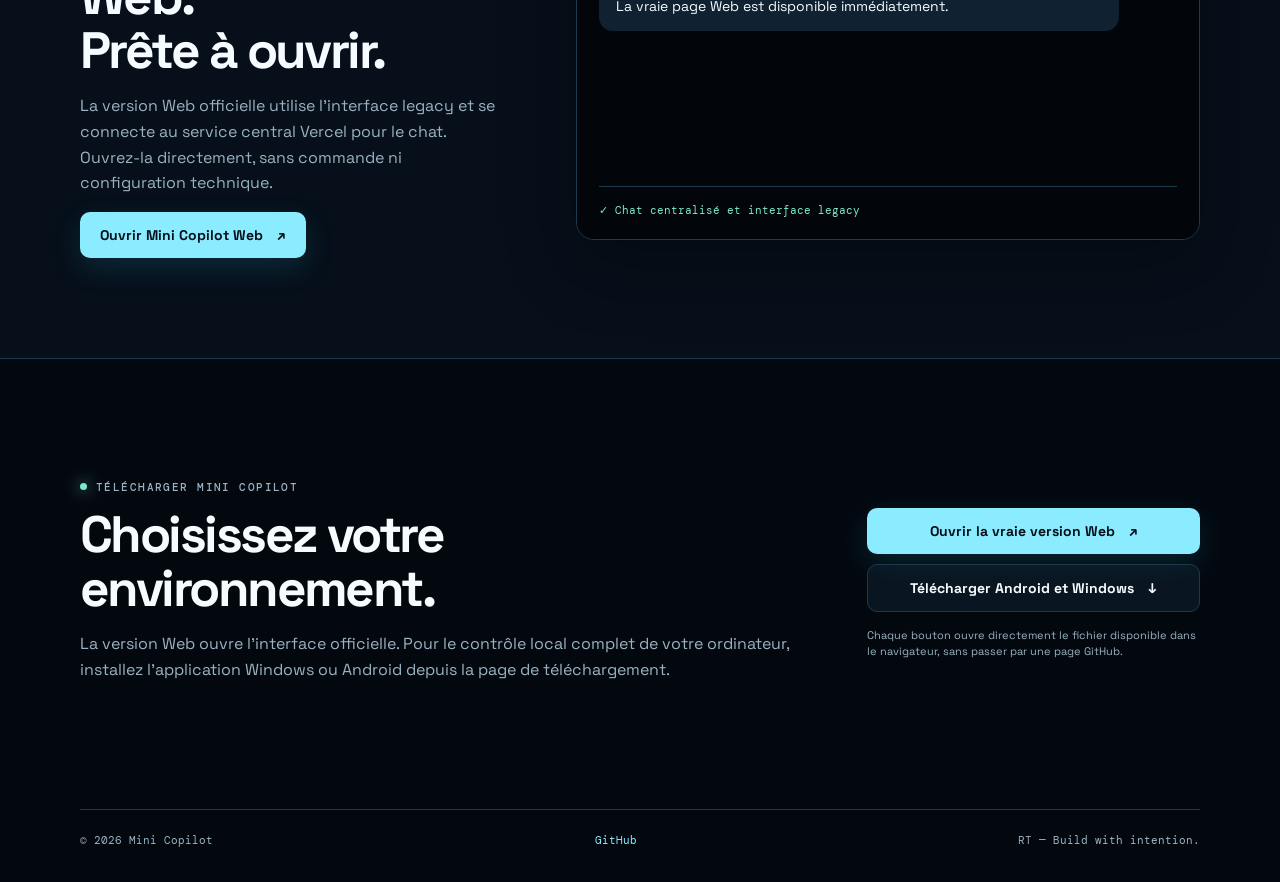
==== commit 2ba06952: "refresh landing page and direct downloads" ====
--- a/index.html
+++ b/index.html
@@ -31,7 +31,7 @@
 
     <section id="demo" class="demo-section"><div class="shell demo-layout"><div><p class="eyebrow"><span></span> Démonstration instantanée</p><h2>La vraie interface Web.<br />Prête à ouvrir.</h2><p class="muted">La version Web officielle utilise l’interface legacy et se connecte au service central Vercel pour le chat. Ouvrez-la directement, sans commande ni configuration technique.</p><a class="button primary" href="./web/index.html">Ouvrir Mini Copilot Web <span>↗</span></a></div><div class="demo-card"><div class="demo-head"><img src="./rt_icon.png" alt="" /><div><strong>Mini Copilot Web</strong><small>Interface officielle — Vercel</small></div><span class="live connected">● PRÊTE</span></div><div class="hero-chat"><div class="mini-bubble ai">La vraie page Web est disponible immédiatement.</div><div class="terminal-line"><span>✓</span> Chat centralisé et interface legacy</div></div></div></div></section>
 
-    <section id="download" class="download shell"><div><p class="eyebrow"><span></span> Télécharger Mini Copilot</p><h2>Choisissez votre<br />environnement.</h2><p class="muted">La version Web ouvre l’interface officielle. Pour le contrôle local complet de votre ordinateur, installez l’application Windows ou Android depuis la page officielle.</p></div><div class="download-actions"><a class="button primary" href="./web/index.html">Ouvrir la vraie version Web <span>↗</span></a><a class="button outline" href="./downloads.html">Télécharger Android et Windows <span>↓</span></a><small>Les téléchargements officiels sont résolus automatiquement depuis les releases publiques GitHub.</small></div></section>
+    <section id="download" class="download shell"><div><p class="eyebrow"><span></span> Télécharger Mini Copilot</p><h2>Choisissez votre<br />environnement.</h2><p class="muted">La version Web ouvre l’interface officielle. Pour le contrôle local complet de votre ordinateur, installez l’application Windows ou Android depuis la page de téléchargement.</p></div><div class="download-actions"><a class="button primary" href="./web/index.html">Ouvrir la vraie version Web <span>↗</span></a><a class="button outline" href="./downloads.html">Télécharger Android et Windows <span>↓</span></a><small>Chaque bouton ouvre directement le fichier disponible dans le navigateur, sans passer par une page GitHub.</small></div></section>
   </main>
   <footer class="shell footer"><span>© 2026 Mini Copilot</span><a href="https://github.com/fenocicinho-prog/mini-copilot-site">GitHub</a><span>RT — Build with intention.</span></footer>
   <script src="./app.js"></script>
--- a/styles.css
+++ b/styles.css
@@ -1,2 +1,12 @@
 @import url('https://fonts.googleapis.com/css2?family=DM+Mono:wght@400;500&family=Space+Grotesk:wght@400;500;600;700&display=swap');
-:root{--bg:#07080b;--panel:#11131a;--panel2:#171922;--text:#f1f4f7;--muted:#8d95a2;--line:#262626;--cyan:#ffffff;--blue:#ffffff;--green:#ffffff}*{box-sizing:border-box}html{scroll-behavior:smooth}body{margin:0;background:radial-gradient(circle at 80% 0%,#141414 0,transparent 34%),var(--bg);color:var(--text);font-family:'Space Grotesk',system-ui,-apple-system,BlinkMacSystemFont,'Segoe UI',sans-serif;-webkit-text-size-adjust:100%}a{color:inherit;text-decoration:none}.shell{width:min(1120px,calc(100% - 48px));margin:auto}.nav{height:78px;display:flex;align-items:center;justify-content:space-between;border-bottom:1px solid rgba(255,255,255,.07)}.brand{display:flex;gap:11px;align-items:center;font-weight:700;font-size:18px}.brand img{width:36px;height:36px;border-radius:50%;object-fit:cover}.nav-links{display:flex;gap:28px;align-items:center;color:var(--muted);font-size:14px}.nav-links a:hover{color:var(--text)}.nav-cta{color:#000000!important;background:#ffffff;padding:10px 16px;border-radius:999px;font-weight:700}.hero{min-height:620px;display:grid;grid-template-columns:1.05fr .95fr;align-items:center;gap:70px;padding:90px 0}.eyebrow{font:500 11px 'DM Mono',monospace;text-transform:uppercase;letter-spacing:.13em;color:var(--muted);display:flex;align-items:center;gap:9px}.eyebrow span{display:inline-block;width:7px;height:7px;background:var(--green);border-radius:50%;box-shadow:0 0 16px var(--green)}h1{font-size:clamp(46px,6vw,78px);line-height:.99;letter-spacing:-.065em;margin:22px 0}h1 em{font-style:normal;color:#ffffff}.hero-text{font-size:18px;line-height:1.6;color:var(--muted);max-width:540px}.hero-actions{display:flex;flex-wrap:wrap;gap:12px;margin:30px 0}.button{display:inline-flex;align-items:center;justify-content:center;gap:14px;padding:14px 20px;border-radius:999px;font-weight:700;font-size:14px;transition:transform .16s,opacity .16s}.button:hover{transform:translateY(-2px);opacity:.9}.primary{background:#ffffff;color:#000000}.ghost,.outline{border:1px solid var(--line);color:var(--text);background:rgba(255,255,255,.02)}.trust{font:11px 'DM Mono',monospace;color:#888888}.trust span{color:var(--green)}.hero-card{background:linear-gradient(145deg,#171717,#111111 65%);border:1px solid #404040;border-radius:24px;padding:17px;box-shadow:0 30px 80px rgba(0,0,0,.35);transform:rotate(2deg)}.card-top{font:11px 'DM Mono',monospace;color:#bdbdbd;display:flex;align-items:center;gap:8px;padding:5px 4px 16px}.dot{width:7px;height:7px;border-radius:50%}.green{background:var(--green)}.dots{margin-left:auto;letter-spacing:3px}.hero-chat{background:#090909;border-radius:15px;padding:22px;min-height:280px;display:flex;flex-direction:column;gap:16px}.mini-bubble{padding:15px 17px;border-radius:17px;line-height:1.45;font-size:14px;max-width:90%}.mini-bubble.user{background:#2a2a2a;align-self:flex-end;border-top-right-radius:5px}.mini-bubble.ai{background:#1b1b1b;border-top-left-radius:5px}.terminal-line{margin-top:auto;border-top:1px solid #262626;padding-top:16px;font:11px 'DM Mono',monospace;color:var(--green)}.section{padding:100px 0}.section-heading{display:flex;align-items:end;justify-content:space-between;gap:30px}.section h2,.download h2,.demo-layout h2{font-size:clamp(32px,4vw,52px);letter-spacing:-.05em;line-height:1.05;margin:14px 0}.feature-grid{display:grid;grid-template-columns:repeat(3,1fr);gap:18px;margin-top:45px}.feature-grid article{background:var(--panel);border:1px solid var(--line);border-radius:18px;padding:26px;min-height:190px}.feature-grid b{font:12px 'DM Mono',monospace;color:#ffffff}.feature-grid h3{font-size:20px;margin:25px 0 10px}.feature-grid p,.muted{color:var(--muted);line-height:1.6}.demo-section{background:#0d0d0d;border-block:1px solid var(--line);padding:100px 0}.demo-layout{display:grid;grid-template-columns:.8fr 1.2fr;gap:80px;align-items:center}.demo-card{background:#080808;border:1px solid #404040;border-radius:20px;overflow:hidden;box-shadow:0 20px 60px #0008}.demo-head{display:flex;align-items:center;gap:10px;padding:15px 18px;border-bottom:1px solid #262626}.demo-head img{width:31px;height:31px;border-radius:50%;object-fit:cover}.demo-head strong{display:block;font-size:13px}.demo-head small{display:block;color:var(--muted);font-size:10px;margin-top:2px}.live{margin-left:auto;font:10px 'DM Mono',monospace;color:var(--green)}.demo-log{height:235px;padding:20px;display:flex;flex-direction:column;gap:12px;overflow:auto}.demo-msg{max-width:82%;padding:13px 15px;border-radius:15px;font-size:15px;line-height:1.55;overflow-wrap:anywhere}.demo-msg.loading{opacity:.65;font-style:italic}.demo-msg.ai{background:#1b1b1b;border-top-left-radius:5px}.demo-msg.user{align-self:flex-end;background:#2a2a2a;border-top-right-radius:5px}.demo-form{display:flex;gap:8px;padding:12px;border-top:1px solid #262626}.demo-form input{flex:1;min-width:0;background:#151515;border:1px solid transparent;border-radius:999px;padding:13px 16px;color:var(--text);font:16px/1.4 inherit;outline:0}.demo-form input:focus{border-color:#5b5b5b;box-shadow:0 0 0 3px rgba(255,255,255,.08)}.demo-form button{border:0;border-radius:999px;background:#ffffff;padding:0 17px;font:700 14px/1 inherit;color:#000000;cursor:pointer;white-space:nowrap}.download{display:flex;justify-content:space-between;align-items:center;gap:50px;padding:110px 0}.download-actions{display:flex;flex-direction:column;gap:10px;min-width:280px}.download-actions small{color:var(--muted);font-size:11px;line-height:1.5;margin-top:5px}.footer{border-top:1px solid var(--line);padding:23px 0 35px;display:flex;justify-content:space-between;color:var(--muted);font:11px 'DM Mono',monospace}.footer a{color:#ffffff}@media(max-width:760px){.shell{width:min(100% - 32px,560px)}.nav-links a:not(.nav-cta){display:none}.hero{grid-template-columns:1fr;padding:65px 0;gap:35px}.hero-card{transform:none}.section-heading,.download{display:block}.feature-grid,.demo-layout{grid-template-columns:1fr}.section,.demo-section{padding:70px 0}.feature-grid{gap:12px}.download-actions{margin-top:28px}.footer{flex-direction:column;gap:10px}}
+:root{--bg:#03080f;--panel:#08131f;--panel2:#102131;--text:#f5fbff;--muted:#9bb2c1;--line:#1b3b4d;--accent:#8cecff;--accent2:#34d8ff;--green:#7ce7d0;--danger:#ff9cac;--shadow:0 24px 70px rgba(0,0,0,.32)}
+*{box-sizing:border-box}html{scroll-behavior:smooth}body{margin:0;background:radial-gradient(circle at 78% 0,#0d3144 0,transparent 36%),var(--bg);color:var(--text);font-family:'Space Grotesk',system-ui,sans-serif}a{color:inherit;text-decoration:none}.shell{width:min(1120px,calc(100% - 48px));margin:auto}
+.nav{height:82px;display:flex;align-items:center;justify-content:space-between;border-bottom:1px solid rgba(140,236,255,.14)}.brand{display:flex;gap:11px;align-items:center;font-weight:700;font-size:18px}.brand img{width:38px;height:38px;border-radius:10px;object-fit:cover}.nav-links{display:flex;gap:26px;align-items:center;color:var(--muted);font-size:14px}.nav-links a:hover{color:var(--accent)}.nav-cta{color:#031019!important;background:var(--accent);padding:11px 17px;border-radius:10px;font-weight:800;box-shadow:0 0 24px #34d8ff35}
+.hero{min-height:620px;display:grid;grid-template-columns:1.05fr .95fr;align-items:center;gap:70px;padding:90px 0}.eyebrow{font:500 11px 'DM Mono',monospace;text-transform:uppercase;letter-spacing:.13em;color:var(--muted);display:flex;align-items:center;gap:9px}.eyebrow span{width:7px;height:7px;background:var(--green);border-radius:50%;box-shadow:0 0 16px var(--green)}h1{font-size:clamp(46px,6vw,78px);line-height:.99;letter-spacing:-.065em;margin:22px 0}h1 em{font-style:normal;color:var(--accent)}.hero-text{font-size:18px;line-height:1.6;color:var(--muted);max-width:540px}.hero-actions{display:flex;flex-wrap:wrap;gap:12px;margin:30px 0}.button{display:inline-flex;align-items:center;justify-content:center;gap:14px;padding:14px 20px;border-radius:10px;font-weight:700;font-size:14px;transition:transform .16s,opacity .16s,box-shadow .16s}.button:hover{transform:translateY(-2px);opacity:.92}.primary{background:var(--accent);color:#031019;box-shadow:0 10px 30px #34d8ff22}.primary:hover{background:var(--accent2);box-shadow:0 14px 35px #34d8ff38}.ghost,.outline{border:1px solid var(--line);color:var(--text);background:rgba(16,33,49,.55)}.trust{font:11px 'DM Mono',monospace;color:var(--muted)}.trust span{color:var(--green)}
+.hero-card{background:linear-gradient(145deg,#102131,#08131f 65%);border:1px solid var(--line);border-radius:22px;padding:17px;box-shadow:var(--shadow);transform:rotate(2deg)}.card-top{font:11px 'DM Mono',monospace;color:var(--muted);display:flex;align-items:center;gap:8px;padding:5px 4px 16px}.dot{width:7px;height:7px;border-radius:50%}.green{background:var(--green)}.dots{margin-left:auto;letter-spacing:3px}.hero-chat{background:#02060b;border-radius:14px;padding:22px;min-height:280px;display:flex;flex-direction:column;gap:16px}.mini-bubble{padding:15px 17px;border-radius:14px;line-height:1.45;font-size:14px;max-width:90%}.mini-bubble.user{background:var(--accent);color:#031019;align-self:flex-end;border-top-right-radius:4px}.mini-bubble.ai{background:var(--panel2);border-top-left-radius:4px}.terminal-line{margin-top:auto;border-top:1px solid var(--line);padding-top:16px;font:11px 'DM Mono',monospace;color:var(--green)}
+.section{padding:100px 0}.section-heading{display:flex;align-items:end;justify-content:space-between;gap:30px}.section h2,.download h2,.demo-layout h2{font-size:clamp(32px,4vw,52px);letter-spacing:-.05em;line-height:1.05;margin:14px 0}.feature-grid{display:grid;grid-template-columns:repeat(3,1fr);gap:18px;margin-top:45px}.feature-grid article{background:var(--panel);border:1px solid var(--line);border-radius:16px;padding:26px;min-height:190px}.feature-grid b{font:12px 'DM Mono',monospace;color:var(--accent)}.feature-grid h3{font-size:20px;margin:25px 0 10px}.feature-grid p,.muted{color:var(--muted);line-height:1.6}.demo-section{background:rgba(8,19,31,.72);border-block:1px solid var(--line);padding:100px 0}.demo-layout{display:grid;grid-template-columns:.8fr 1.2fr;gap:80px;align-items:center}.demo-card{background:#02060b;border:1px solid var(--line);border-radius:18px;overflow:hidden;box-shadow:var(--shadow)}.demo-head{display:flex;align-items:center;gap:10px;padding:15px 18px;border-bottom:1px solid var(--line)}.demo-head img{width:31px;height:31px;border-radius:8px}.demo-head strong{display:block;font-size:13px}.demo-head small{display:block;color:var(--muted);font-size:10px;margin-top:2px}.live{margin-left:auto;font:10px 'DM Mono',monospace;color:var(--green)}
+.download{display:flex;justify-content:space-between;align-items:center;gap:50px;padding:110px 0}.download-actions{display:flex;flex-direction:column;gap:10px;min-width:280px}.download-actions small{color:var(--muted);font-size:11px;line-height:1.5;margin-top:5px}.footer{border-top:1px solid var(--line);padding:23px 0 35px;display:flex;justify-content:space-between;color:var(--muted);font:11px 'DM Mono',monospace}.footer a{color:var(--accent)}
+.download-page{min-height:calc(100vh - 160px);padding:86px 0 110px}.download-intro{max-width:700px}.download-intro h1{font-size:clamp(44px,7vw,76px)}.download-intro p{font-size:18px;line-height:1.6;color:var(--muted)}.download-grid{display:grid;grid-template-columns:repeat(2,1fr);gap:18px;margin-top:55px}.download-card{background:var(--panel);border:1px solid var(--line);border-radius:18px;padding:30px;display:flex;flex-direction:column;min-height:285px}.download-card h2{font-size:30px;margin:18px 0 10px;letter-spacing:-.04em}.download-card p{color:var(--muted);line-height:1.6;min-height:52px}.download-card .button{margin-top:auto;width:100%;justify-content:space-between}.download-meta{display:block;color:var(--muted);font:11px 'DM Mono',monospace;margin-top:14px;line-height:1.5}.download-meta.ready{color:var(--green)}.download-meta.error{color:var(--danger)}.download-meta.pending{font-style:italic}.status{font:11px 'DM Mono',monospace;color:var(--muted);margin-top:30px}.status.ready{color:var(--green)}.back{margin-top:28px;display:inline-block;color:var(--muted);font-size:14px}.back:hover{color:var(--accent)}
+.download-card .button[aria-disabled=true]{opacity:.55;pointer-events:none;background:var(--panel2);color:var(--muted);box-shadow:none}.download-card .button[aria-disabled=true] span{color:var(--muted)}
+@media(max-width:760px){.shell{width:min(100% - 32px,560px)}.nav-links a:not(.nav-cta){display:none}.hero{grid-template-columns:1fr;padding:65px 0;gap:35px}.hero-card{transform:none}.section-heading,.download{display:block}.feature-grid,.demo-layout{grid-template-columns:1fr}.section,.demo-section{padding:70px 0}.feature-grid{gap:12px}.download-actions{margin-top:28px}.download-grid{grid-template-columns:1fr}.download-page{padding-top:60px}.footer{flex-direction:column;gap:10px}}
+.demo-log,.demo-form{display:none}
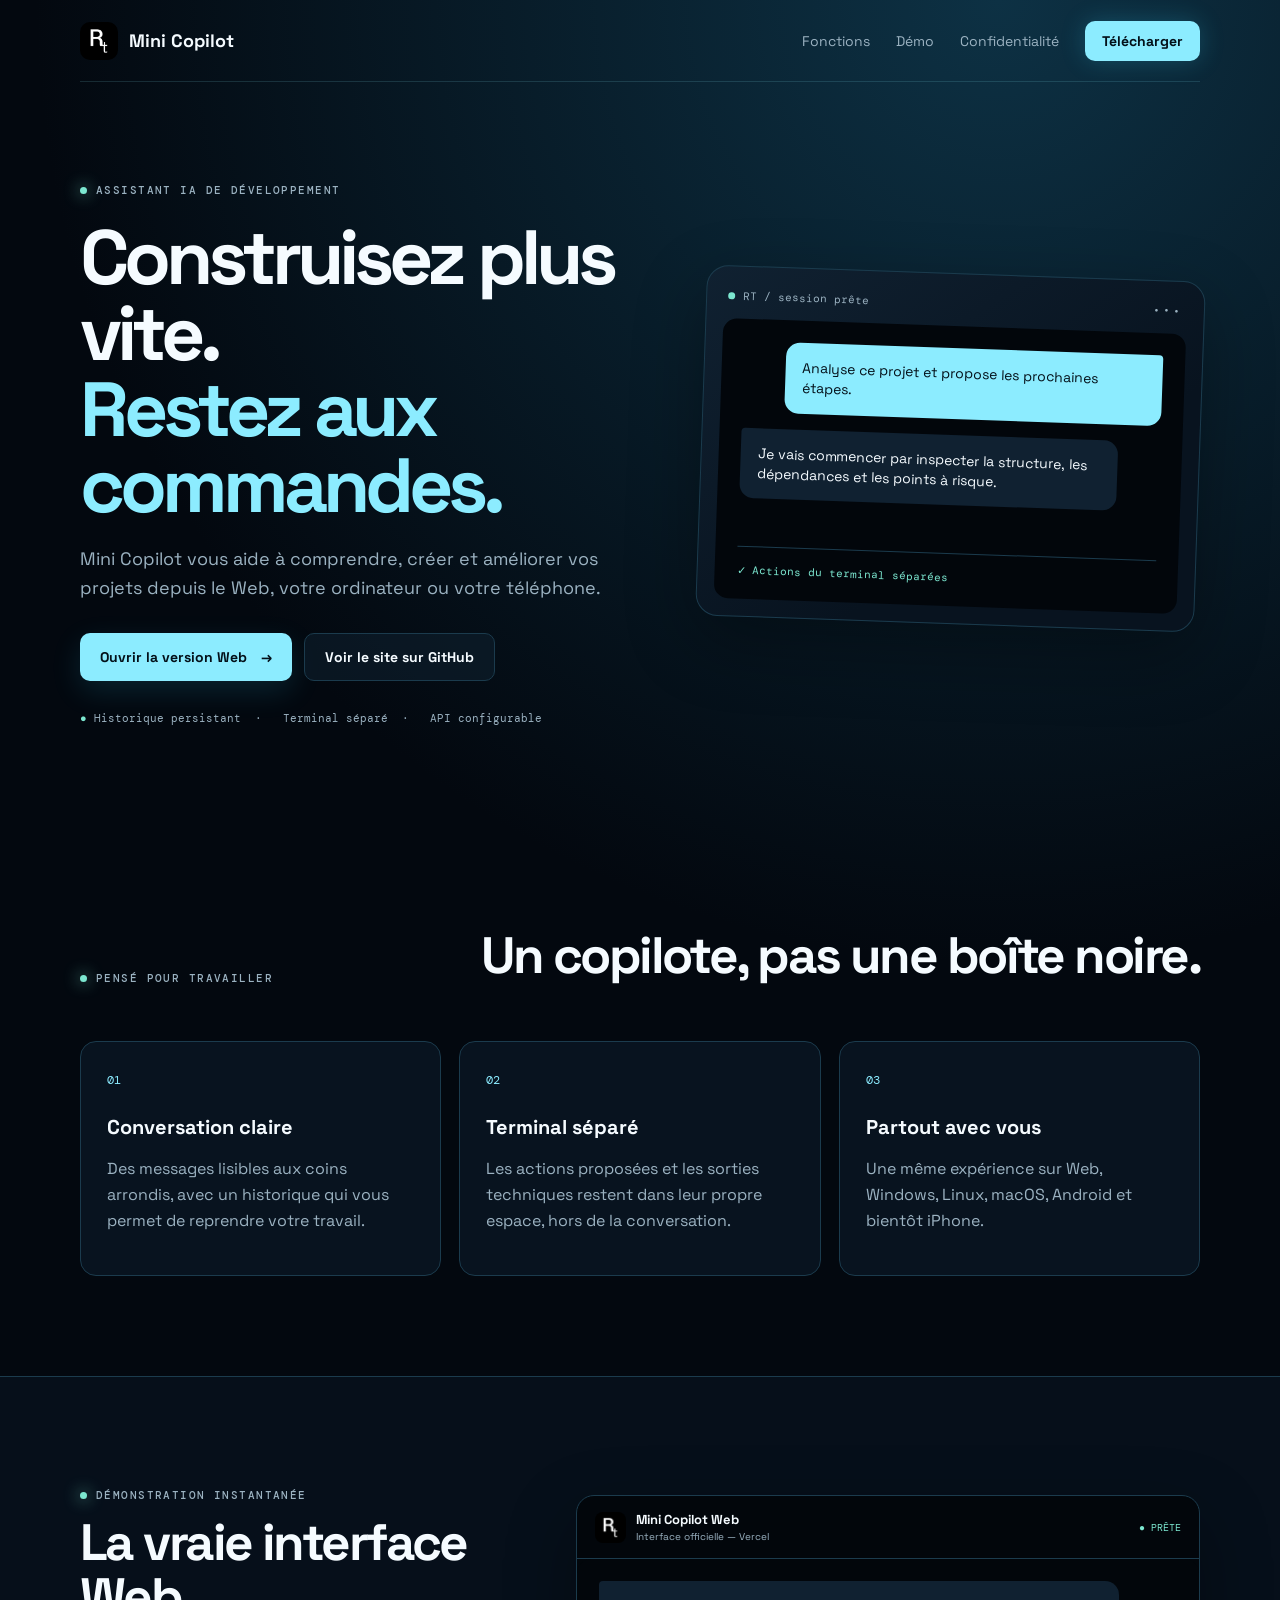
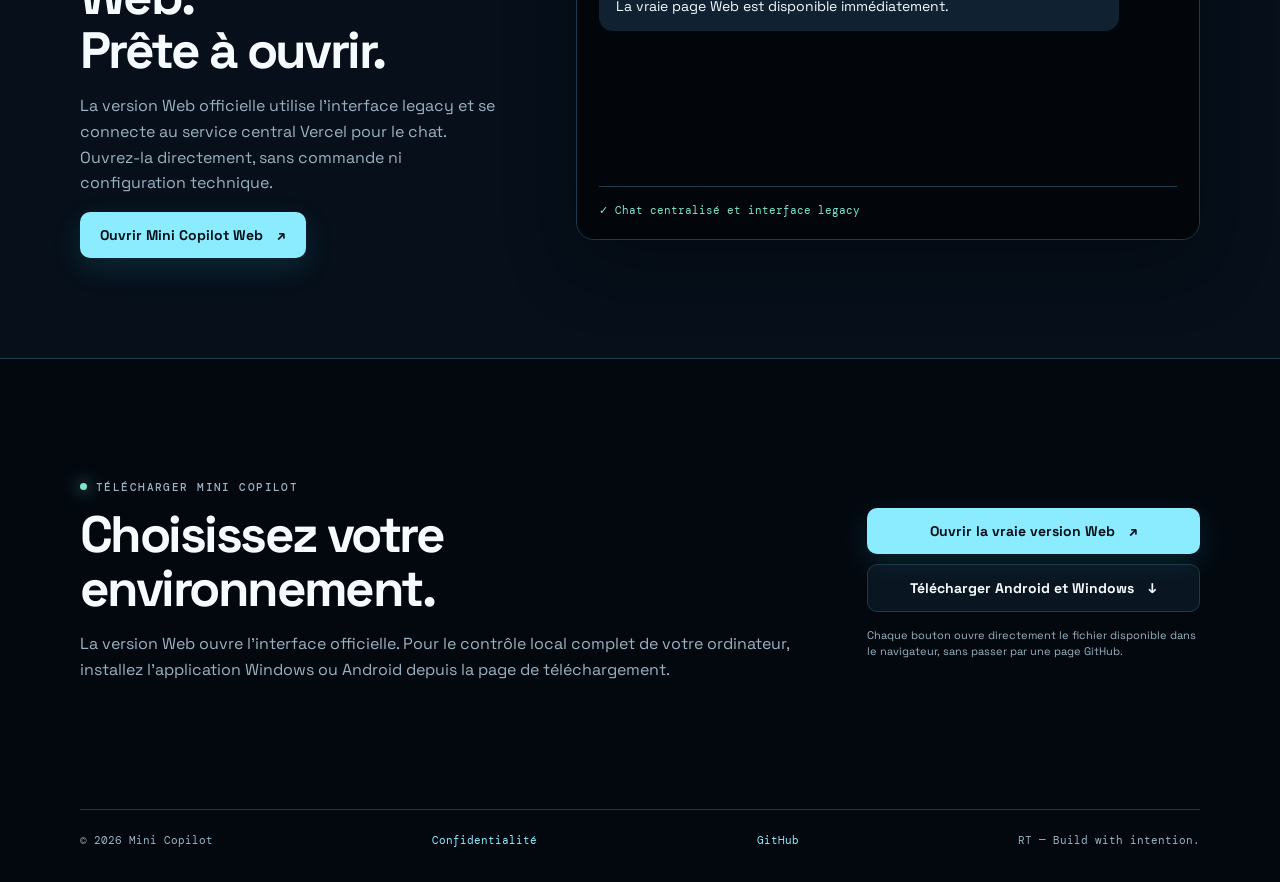
==== commit 88f73552: "feat: publish privacy policy and account controls" ====
--- a/index.html
+++ b/index.html
@@ -12,7 +12,7 @@
 <body>
   <nav class="nav shell">
     <a class="brand" href="#top"><img src="./rt_icon.png" alt="RT" /><span>Mini Copilot</span></a>
-    <div class="nav-links"><a href="#features">Fonctions</a><a href="#demo">Démo</a><a class="nav-cta" href="./downloads.html">Télécharger</a></div>
+    <div class="nav-links"><a href="#features">Fonctions</a><a href="#demo">Démo</a><a href="./privacy.html">Confidentialité</a><a class="nav-cta" href="./downloads.html">Télécharger</a></div>
   </nav>
 
   <main id="top">
@@ -33,7 +33,7 @@
 
     <section id="download" class="download shell"><div><p class="eyebrow"><span></span> Télécharger Mini Copilot</p><h2>Choisissez votre<br />environnement.</h2><p class="muted">La version Web ouvre l’interface officielle. Pour le contrôle local complet de votre ordinateur, installez l’application Windows ou Android depuis la page de téléchargement.</p></div><div class="download-actions"><a class="button primary" href="./web/index.html">Ouvrir la vraie version Web <span>↗</span></a><a class="button outline" href="./downloads.html">Télécharger Android et Windows <span>↓</span></a><small>Chaque bouton ouvre directement le fichier disponible dans le navigateur, sans passer par une page GitHub.</small></div></section>
   </main>
-  <footer class="shell footer"><span>© 2026 Mini Copilot</span><a href="https://github.com/fenocicinho-prog/mini-copilot-site">GitHub</a><span>RT — Build with intention.</span></footer>
+  <footer class="shell footer"><span>© 2026 Mini Copilot</span><a href="./privacy.html">Confidentialité</a><a href="https://github.com/fenocicinho-prog/mini-copilot-site">GitHub</a><span>RT — Build with intention.</span></footer>
   <script src="./app.js"></script>
 </body>
 </html>
--- a/styles.css
+++ b/styles.css
@@ -8,5 +8,5 @@
 .download{display:flex;justify-content:space-between;align-items:center;gap:50px;padding:110px 0}.download-actions{display:flex;flex-direction:column;gap:10px;min-width:280px}.download-actions small{color:var(--muted);font-size:11px;line-height:1.5;margin-top:5px}.footer{border-top:1px solid var(--line);padding:23px 0 35px;display:flex;justify-content:space-between;color:var(--muted);font:11px 'DM Mono',monospace}.footer a{color:var(--accent)}
 .download-page{min-height:calc(100vh - 160px);padding:86px 0 110px}.download-intro{max-width:700px}.download-intro h1{font-size:clamp(44px,7vw,76px)}.download-intro p{font-size:18px;line-height:1.6;color:var(--muted)}.download-grid{display:grid;grid-template-columns:repeat(2,1fr);gap:18px;margin-top:55px}.download-card{background:var(--panel);border:1px solid var(--line);border-radius:18px;padding:30px;display:flex;flex-direction:column;min-height:285px}.download-card h2{font-size:30px;margin:18px 0 10px;letter-spacing:-.04em}.download-card p{color:var(--muted);line-height:1.6;min-height:52px}.download-card .button{margin-top:auto;width:100%;justify-content:space-between}.download-meta{display:block;color:var(--muted);font:11px 'DM Mono',monospace;margin-top:14px;line-height:1.5}.download-meta.ready{color:var(--green)}.download-meta.error{color:var(--danger)}.download-meta.pending{font-style:italic}.status{font:11px 'DM Mono',monospace;color:var(--muted);margin-top:30px}.status.ready{color:var(--green)}.back{margin-top:28px;display:inline-block;color:var(--muted);font-size:14px}.back:hover{color:var(--accent)}
 .download-card .button[aria-disabled=true]{opacity:.55;pointer-events:none;background:var(--panel2);color:var(--muted);box-shadow:none}.download-card .button[aria-disabled=true] span{color:var(--muted)}
-@media(max-width:760px){.shell{width:min(100% - 32px,560px)}.nav-links a:not(.nav-cta){display:none}.hero{grid-template-columns:1fr;padding:65px 0;gap:35px}.hero-card{transform:none}.section-heading,.download{display:block}.feature-grid,.demo-layout{grid-template-columns:1fr}.section,.demo-section{padding:70px 0}.feature-grid{gap:12px}.download-actions{margin-top:28px}.download-grid{grid-template-columns:1fr}.download-page{padding-top:60px}.footer{flex-direction:column;gap:10px}}
+@media(max-width:760px){.shell{width:min(100% - 32px,560px)}.nav-links a:not(.nav-cta){display:none}.hero{grid-template-columns:1fr;min-height:0;padding:65px 0;gap:42px}.hero-copy,.hero-card,.demo-layout>div{min-width:0}.hero-card{transform:none;width:100%}.hero-actions{flex-direction:column;align-items:stretch;gap:10px;margin:26px 0}.hero-actions .button,.download-actions .button,.demo-layout .button{width:100%;}.section-heading,.download{display:block}.feature-grid,.demo-layout{grid-template-columns:1fr}.demo-layout{row-gap:48px;align-items:stretch}.demo-layout>div:first-child{display:flex;flex-direction:column;align-items:stretch}.demo-card{width:100%;margin:0}.section,.demo-section{padding:70px 0}.feature-grid{gap:12px}.download-actions{margin-top:28px}.download-grid{grid-template-columns:1fr}.download-page{padding-top:60px}.footer{flex-direction:column;gap:10px}h1{font-size:clamp(42px,12vw,64px);overflow-wrap:anywhere}.section h2,.download h2,.demo-layout h2{overflow-wrap:anywhere}}
 .demo-log,.demo-form{display:none}
